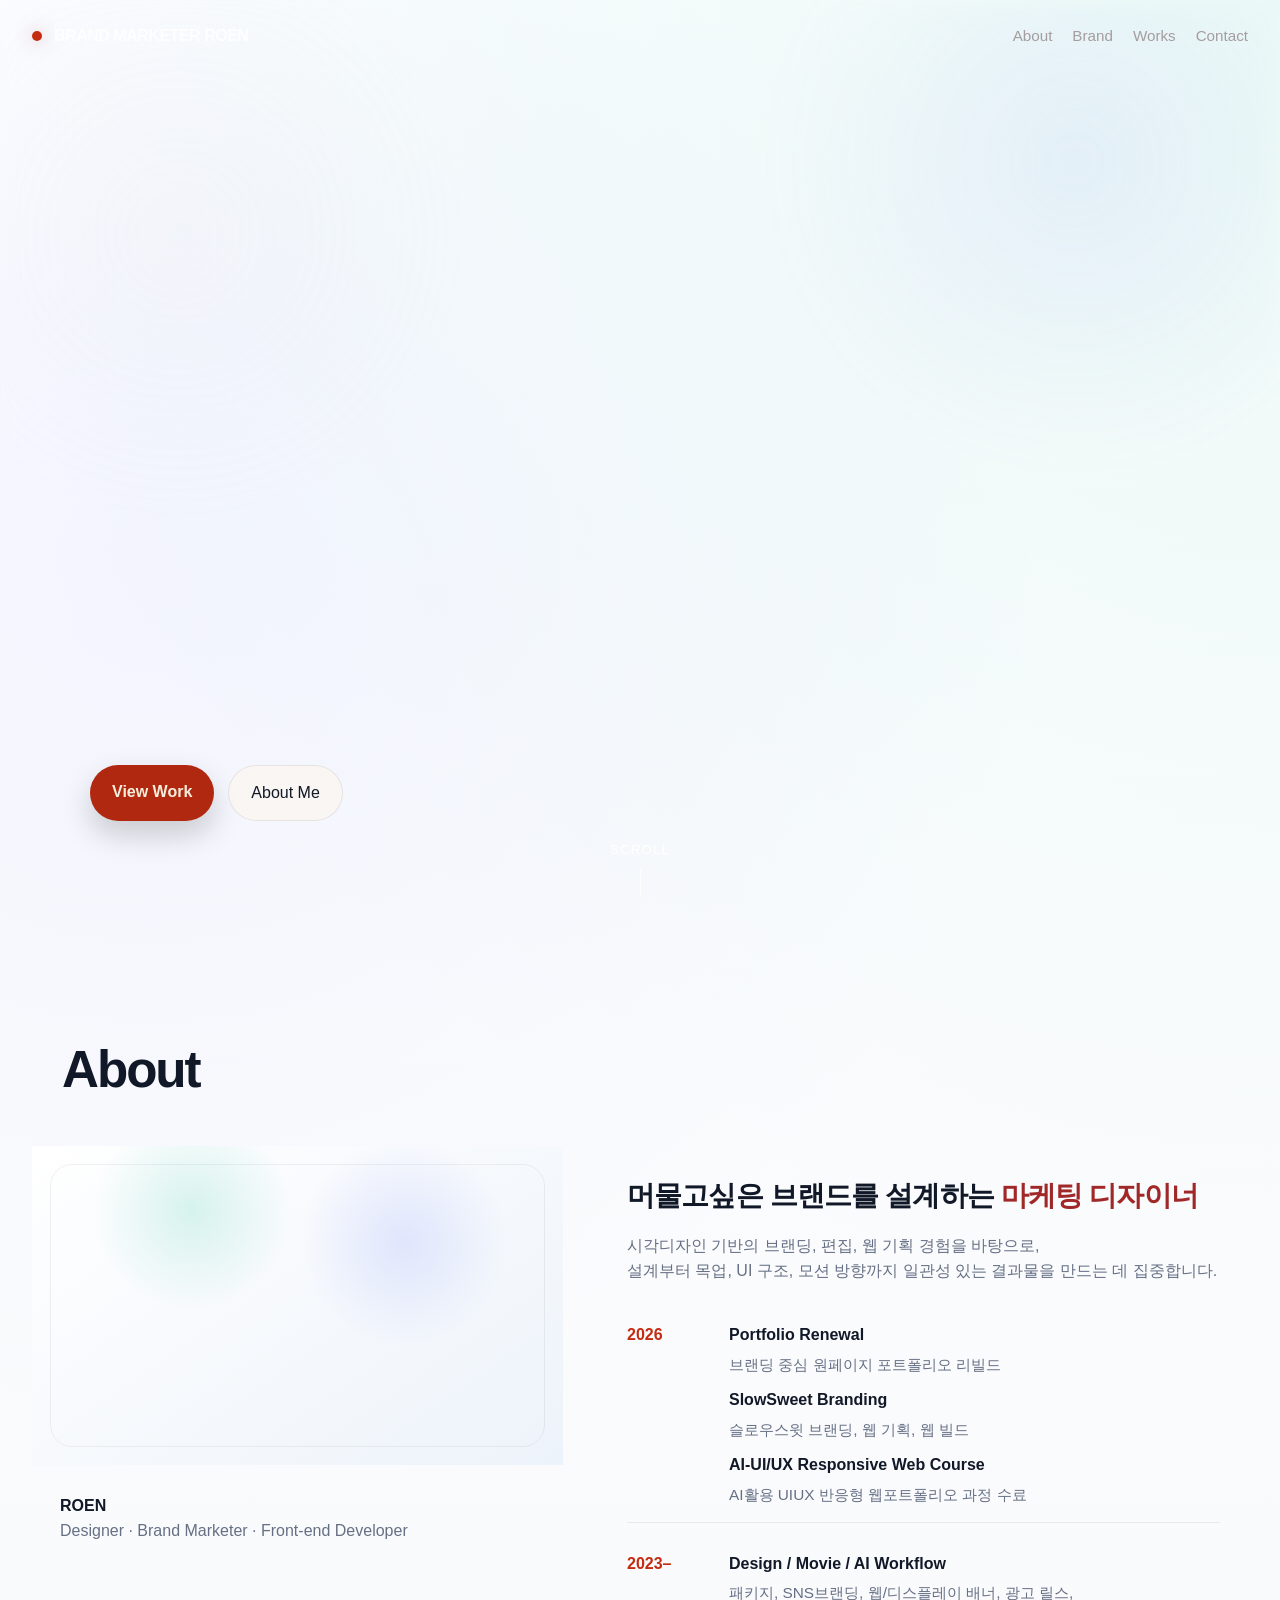
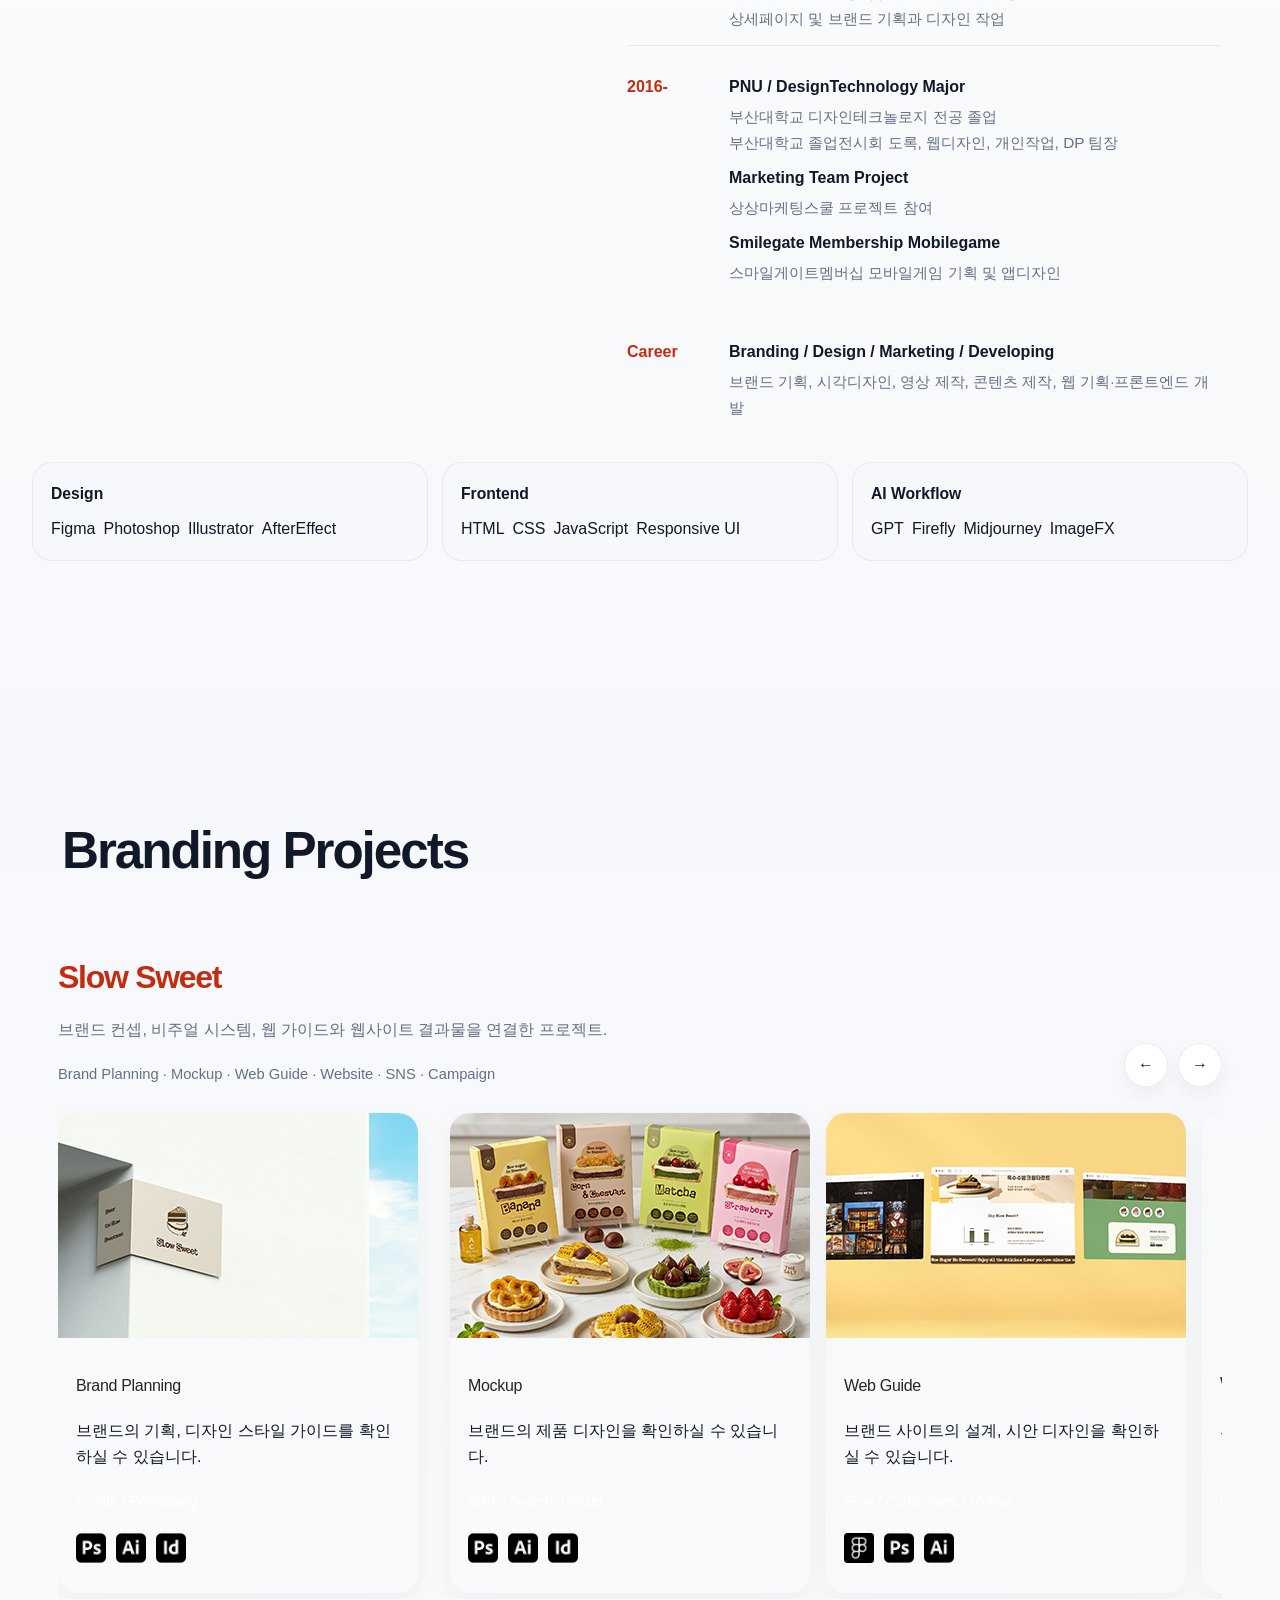
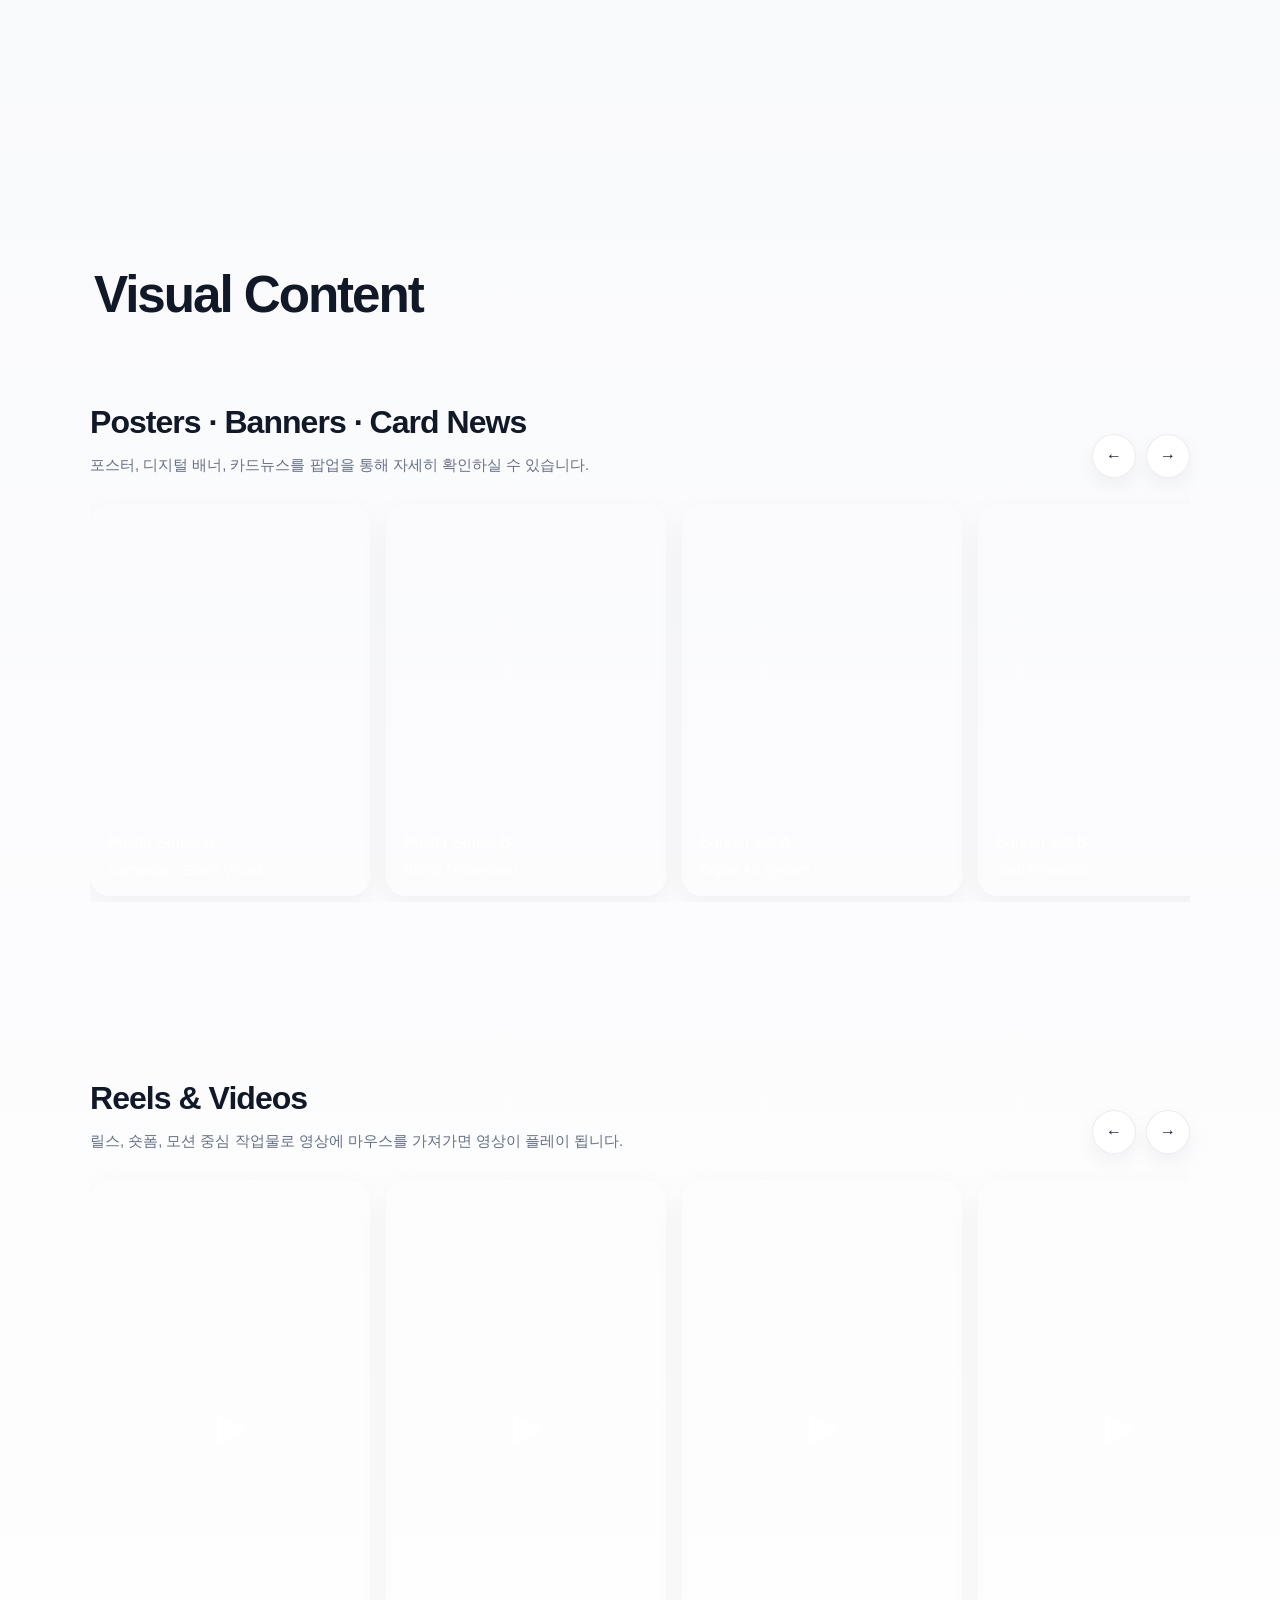
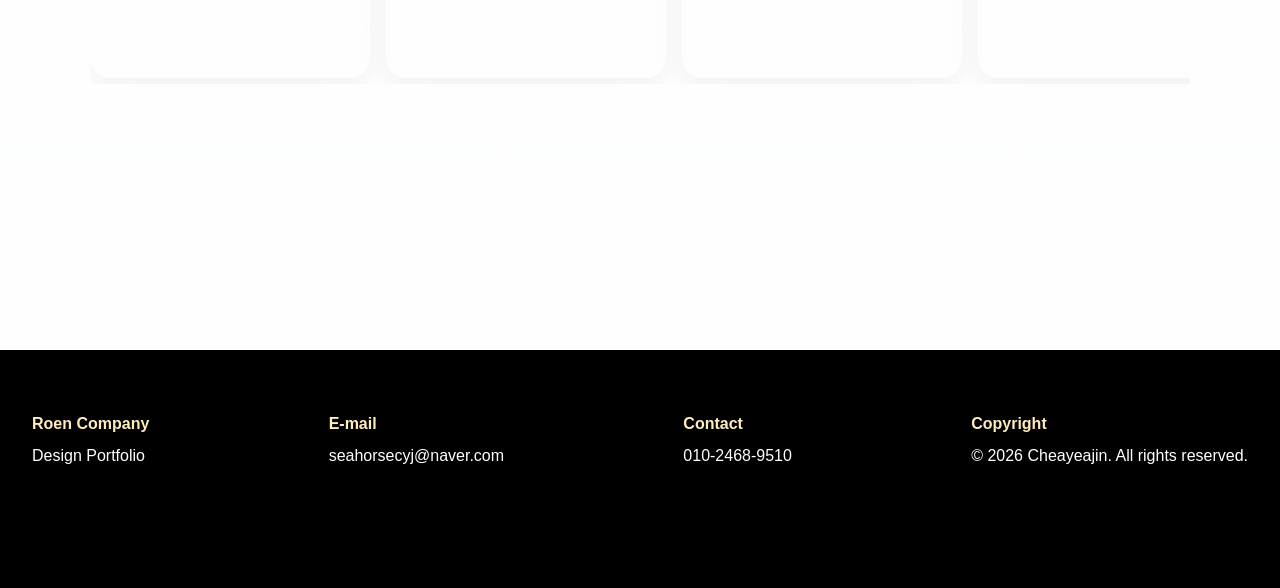
==== 템플릿1/☆portfolio_영상배너/index.html @ 14fb8965 "ver1111" ====
<!DOCTYPE html>
<html lang="ko">

<head>
  <meta charset="UTF-8" />
  <meta name="viewport" content="width=device-width, initial-scale=1.0" />
  <title>Portfolio</title>
  <link rel="shortcut icon" href="assets/img/favicon.svg" type="image/x-icon">
  <link rel="stylesheet" href="assets/css/style.css">


</head>

<body>
  <header class="site-header" id="siteHeader">
    <nav class="nav">
      <a href="#hero" class="brand">BRAND MARKETER ROEN</a>
      <div class="nav-links">
        <a href="#about">About</a>
        <a href="#branding">Brand</a>
        <a href="#works">Works</a>
        <a href="#contact">Contact</a>
      </div>
    </nav>
  </header>

  <main>
    <section class="hero" id="hero">
      <video class="hero-video" autoplay muted loop playsinline preload="metadata">
        <source src="assets/video/Main_movie1.mp4 " type="video/mp4" />
      </video>
      <div class="hero-inner">
        <div class="hero-actions">
          <a class="btn btn-primary" href="#branding">View Work</a>
          <a class="btn btn-secondary" href="#about">About Me</a>
        </div>
      </div>

      <div class="scroll-indicator">Scroll</div>
    </section>

    <section class="section" id="about">
      <div class="container">
        <div class="section-head reveal reveal-scale">
          <div>
            <!-- <span class="eyebrow">이력과 기능을 함께 보여주는 소개 섹션</span> -->
            <h2>About</h2>
          </div>
          <!-- <p>
            단순한 자기소개가 아니라, 경력·작업 방향·도구 역량을 동시에 보여줄 수 있도록 설계한 영역입니다.
          </p> -->
        </div>

        <div class="about-grid">
          <article class="card profile-card reveal reveal-left">
            <div class="profile-media" style="background:
                radial-gradient(circle at 30% 20%, rgba(50,199,161,0.18), transparent 22%),
                radial-gradient(circle at 70% 30%, rgba(123,140,255,0.18), transparent 24%),
                linear-gradient(145deg, #ffffff 0%, #edf3fa 100%);
                position: relative; overflow: hidden;">
              <div style="position:absolute; inset:18px; border:1px solid rgba(17,24,39,0.06); border-radius:22px;">
                <video class="thumb-video" autoplay loop muted playsinline preload="metadata">
                  <source src="assets/video/profile.mp4" type="video/mp4" />
                </video>
              </div>
            </div>
            <div class="profile-body">
              <strong>ROEN</strong><br />
              <span style="color: var(--text-muted);">Designer · Brand Marketer · Front-end Developer</span>
            </div>
          </article>

          <article class="card about-body reveal reveal-right">
            <h3>머물고싶은 브랜드를 설계하는 <span class="red"> 마케팅 디자이너</span></h3>
            <p>
              시각디자인 기반의 브랜딩, 편집, 웹 기획 경험을 바탕으로,<br>
              설계부터 목업, UI 구조, 모션 방향까지 일관성 있는 결과물을 만드는 데 집중합니다.
            </p>

            <div class="timeline">
              <div class="timeline-item">
                <div class="timeline-year">2026</div>
                <div class="timeline-role">
                  <strong>Portfolio Renewal</strong>
                  <span>브랜딩 중심 원페이지 포트폴리오 리빌드</span>
                  <div class="timeline-role1">
                    <strong>SlowSweet Branding</strong>
                    <span>슬로우스윗 브랜딩, 웹 기획, 웹 빌드</span>
                  </div>
                  <div class="timeline-role1">
                    <strong>AI-UI/UX Responsive Web Course</strong>
                    <span>AI활용 UIUX 반응형 웹포트폴리오 과정 수료</span>
                  </div>
                </div>

              </div>
              <div class="timeline-item">
                <div class="timeline-year">2023–</div>
                <div class="timeline-role">
                  <strong>Design / Movie / AI Workflow</strong>
                  <span>패키지, SNS브랜딩, 웹/디스플레이 배너, 광고 릴스,<br> 상세페이지 및 브랜드 기획과 디자인 작업</span>                  
                </div>
              </div>
              <div class="timeline-item">
                <div class="timeline-year">2016-</div>
                <div class="timeline-role">
                  <strong>PNU / DesignTechnology Major </strong>
                  <span>
                    부산대학교 디자인테크놀로지 전공 졸업<br>
                    부산대학교 졸업전시회 도록, 웹디자인, 개인작업, DP 팀장
                  </span>
                   <div class="timeline-role1">
                    <strong>Marketing Team Project</strong>
                    <span>상상마케팅스쿨 프로젝트 참여</span>
                  </div>
                   <div class="timeline-role1">
                    <strong>Smilegate Membership Mobilegame</strong>
                    <span>스마일게이트멤버십 모바일게임 기획 및 앱디자인</span>
                  </div>
                </div>
              </div>

            </div>
            <div class="timeline-item">
              <div class="timeline-year">Career</div>
              <div class="timeline-role">
                <strong>Branding / Design / Marketing / Developing</strong>
                <span>브랜드 기획, 시각디자인, 영상 제작, 콘텐츠 제작, 웹 기획·프론트엔드 개발 </span>
              </div>
            </div>
        </div>

        <div class="skills">
          <section class="skill-group">
            <h4>Design</h4>
            <div class="skill-tags">
              <span class="tag">Figma</span>
              <span class="tag">Photoshop</span>
              <span class="tag">Illustrator</span>
              <span class="tag">AfterEffect</span>
            </div>
          </section>
          <section class="skill-group">
            <h4>Frontend</h4>
            <div class="skill-tags">
              <span class="tag">HTML</span>
              <span class="tag">CSS</span>
              <span class="tag">JavaScript</span>
              <span class="tag">Responsive UI</span>
            </div>
          </section>
          <section class="skill-group">
            <h4>AI Workflow</h4>
            <div class="skill-tags">
              <span class="tag">GPT</span>
              <span class="tag">Firefly</span>
              <span class="tag">Midjourney</span>
              <span class="tag">ImageFX</span>
            </div>
          </section>
        </div>
        </article>
      </div>
      </div>
    </section>

    <section class="section" id="branding">
      <div class="container">
        <div class="section-head reveal reveal-scale">
          <div>
            <!-- <span class="eyebrow">브랜드별 한 줄 구성으로 세부 결과물을 미리 보기</span> -->
            <h2>Branding Projects</h2>
          </div>
          <!-- <p>
            각 브랜드마다 브랜드기획, 목업, 웹가이드, 웹사이트를 각각 별도 썸네일로 구성하고,
            한 줄 슬라이드 안에서 빠르게 훑어볼 수 있도록 재구성했습니다.
            <br>페이지 이동 후, 좀 더 자세한 작업 내용을 확인할 수 있습니다.
          </p> -->
        </div>

        <div class="brand-stack">
          <section class="card brand-row reveal reveal-scale">
            <div class="brand-info brand1_color">
              <!-- 브랜드별 색상  brand1_color-->

              <h3>Slow Sweet</h3>
              <p>
                브랜드 컨셉, 비주얼 시스템, 웹 가이드와 웹사이트 결과물을 연결한 프로젝트.
              </p>
              <!-- <div class="brand-meta">
                <span class="tag"><a href="#" target="_blank">Identity</a></span>
                <span class="tag"><a href="#" target="_blank">Design BX</a></span>
                <span class="tag"><a href="#" target="_blank">Web Guide</a></span>
                <span class="tag point-color"><a href="#" target="_blank">Web Site</a></span>
                <span class="tag"><a href="#" target="_blank">Video Guide</a></span>
                <span class="tag"><a href="#" target="_blank">App</a></span>
              </div> -->
            </div>

            <div>
              <div class="brand-slider-head">
                <span class="brand-slider-title">Brand Planning · Mockup · Web Guide · Website · SNS · Campaign</span>
                <div class="slider-controls">
                  <button class="slider-btn" type="button" data-slider-prev="brandTrack01">←</button>
                  <button class="slider-btn" type="button" data-slider-next="brandTrack01">→</button>
                </div>
              </div>
              <div class="brand-track slider-track" id="brandTrack01">
                <article class="thumb-card brand-thumb">
                  <a href="./brand_plan.html" target="_blank">
                    <img class="thumb-video" muted loop playsinline preload="metadata">
                    <img src="./assets/img/BrandPlanning.png" type="video/mp4" />
                    </img>

                    <!-- <a href="#" target="_blank">
                    <img src="assets/img/brand_thumbnail_sample.jpg" alt="brand">
                  </a> -->
                    <div class="thumb-overlay">
                      <strong>Brand Planning</strong>
                      <p class="thumb-explanation">브랜드의 기획, 디자인 스타일 가이드를 확인하실 수 있습니다.</p>
                      <span>Insight / Positioning</span>
                      <p class="skills-icon">
                        <img src="assets/img/photoshop.png" alt="icon">
                        <img src="assets/img/illustrator.png" alt="icon">
                        <img src="assets/img/indesign.png" alt="icon">
                      </p>
                    </div>
                </article>
                </a>
                <article class="thumb-card brand-thumb">
                  <!-- <video class="thumb-video" autoplay muted loop playsinline><source src="assets/brand-02-mockup.mp4" type="video/mp4" /></video> -->
                  <a href="./Mockup.html" target="_blank">
                    <img src="./assets/img/MOCKUP.png" alt="brand">
                    <div class="thumb-overlay">
                      <strong>Mockup</strong>
                      <p class="thumb-explanation">브랜드의 제품 디자인을 확인하실 수 있습니다.</p>
                      <span>Visual System / Asset</span>
                      <p class="skills-icon">
                        <img src="assets/img/photoshop.png" alt="icon">
                        <img src="assets/img/illustrator.png" alt="icon">
                        <img src="assets/img/indesign.png" alt="icon">
                      </p>
                    </div>
                  </a>
                </article>

                <article class="thumb-card brand-thumb">
                  <a href="./WebGuide.html" target="_blank">
                    <img src="./assets/img/WebGuide.png" alt="brand">
                    <div class="thumb-overlay">
                      <strong>Web Guide</strong>
                      <p class="thumb-explanation">브랜드 사이트의 설계, 시안 디자인을 확인하실 수 있습니다.</p>
                      <span>Flow / Component / Motion</span>
                      <p class="skills-icon">
                        <img src="assets/img/figma.png" alt="icon">
                        <img src="assets/img/photoshop.png" alt="icon">
                        <img src="assets/img/illustrator.png" alt="icon">
                      </p>
                    </div>
                  </a>
                </article>

                <article class="thumb-card brand-thumb">
                  <!-- <video class="thumb-video" autoplay muted loop playsinline><source src="assets/brand-02-site.mp4" type="video/mp4" /></video> -->
                  <a href="https://designs-1.github.io/SlowSweet/" target="_blank">
                    <video class="Website-video" autoplay muted loop playsinline preload="metadata">
                      <source src="assets/video/Website.mp4" />
                    </video>
                    <div class="thumb-overlay">
                      <strong>Website</strong>
                      <p class="thumb-explanation">브랜드 웹사이트를 확인하실 수 있습니다.</p>
                      <span>Live Result / Motion UI</span>
                      <p class="skills-icon">
                        <img src="assets/img/html_icon.png" alt="icon">
                        <img src="assets/img/vs_code.png" alt="icon">
                      </p>
                    </div>
                    <div class="thumb-overlay"><strong></strong><span></span></div>
                  </a>
                </article>

                <article class="thumb-card brand-thumb">
                  <a href="./Editorial.html" target="_blank">
                    <img src="./assets/img/Editorial.png" alt="brand">
                    <div class="thumb-overlay">
                      <strong>Editorial</strong>
                      <p class="thumb-explanation">브랜드를 확인하실 수 있습니다.</p>
                      <span>Layout / Print / Digital</span>
                      <p class="skills-icon">
                        <img src="assets/img/html_icon.png" alt="icon">
                        <img src="assets/img/vs_code.png" alt="icon">
                      </p>
                    </div>
                  </a>
                </article>

                <article class="thumb-card brand-thumb">
                  <!-- <video class="thumb-video" autoplay muted loop playsinline><source src="assets/brand-02-display.mp4" type="video/mp4" /></video> -->
                  <a href="./Display.html" target="_blank">
                    <img src="./assets/img/Display.png" alt="brand">
                    <div class="thumb-overlay">
                      <strong>Display</strong>
                      <p class="thumb-explanation">브랜드 샵 이미지를 확인하실 수 있씁니다.</p>
                      <span>Banner / Campaign / Motion</span>
                      <p class="skills-icon">
                        <img src="assets/img/html_icon.png" alt="icon">
                        <img src="assets/img/vs_code.png" alt="icon">
                      </p>
                    </div>
                  </a>
                </article>
              </div>
            </div>
          </section>

          <!--2번 프로젝트 추가시 여기에 추가(1번 section태그 싹다 복사해서 붙여
         )-->

          <section class="section" id="works">
            <div class="container">
              <div class="section-head reveal reveal-scale">
                <div>
                  <!-- <span class="eyebrow">포스터, 배너, 카드뉴스, 릴스·영상 작업을 구성/span> -->
                  <h2>Visual Content</h2>
                </div>
                <!-- <p>
            정지형 비주얼 작업은 한 줄 안에서 함께 보여주고, 영상 작업은 별도 행으로 분리해 흐름이 자연스럽도록 정리했습니다.
          </p> -->
              </div>

              <div class="works-stack">
                <section class="card work-row reveal reveal-scale">
                  <div class="work-row-head">
                    <div>
                      <h3>Posters · Banners · Card News</h3>
                      <p>포스터, 디지털 배너, 카드뉴스를 팝업을 통해 자세히 확인하실 수 있습니다.</p>
                    </div>
                    <div class="slider-controls">
                      <button class="slider-btn" type="button" data-slider-prev="visualTrack">←</button>
                      <button class="slider-btn" type="button" data-slider-next="visualTrack">→</button>
                    </div>
                  </div>
                  <div class="thumb-track slider-track" id="visualTrack">
                    <!-- poster / banner / cardnews / reels 모달 전용 큰 이미지는 data-modal-media="assets/img/원하는파일.jpg" 로 직접 지정 -->
                    <!-- 카드별 모달 비율은 data-modal-ratio="가로 / 세로" 형식으로 지정: 예) 1200 / 628, 1 / 1, 9 / 16, 1080 / 1350 -->
                    <article class="poster-thumb thumb-card modal-card" data-modal-type="poster"
                      data-modal-label="Poster Project" data-modal-title="Poster Series A"
                      data-modal-description="이벤트 홍보용 포스터 시리즈입니다. 타이포그래피와 무드 중심의 키비주얼 작업입니다."
                      data-modal-role="Poster Design" data-modal-tools="Photoshop, Illustrator"
                      data-modal-summary="전시/행사 성격의 키비주얼 포스터 시리즈입니다. 메인 타이포와 무드 중심 그래픽으로 메시지를 압축해 전달합니다."
                      data-modal-meta1-label="Format" data-modal-meta1-value="A2 Poster / Digital Adaptation"
                      data-modal-meta2-label="Client" data-modal-meta2-value="Brand Campaign"
                      data-modal-meta3-label="Year" data-modal-meta3-value="2026" data-modal-meta4-label="Concept"
                      data-modal-meta4-value="Bold Type / Minimal Mood"
                      data-modal-tags="Typography, Campaign, Key Visual" data-modal-note-title="Editable Note"
                      data-modal-note="이 영역은 포스터 전용 메모 박스입니다. 전시 개요, 인쇄 사양, 제작 포인트 등으로 자유롭게 수정하면 됩니다."
                      data-modal-video="Poster motion teaser area" data-modal-link="https://example.com"
                      data-modal-media="assets/img/poster_thumbnail_sample.jpg" data-modal-ratio="3 / 4">
                      <video class="thumb-video" muted loop playsinline preload="metadata">
                        <source src="assets/video/poster.mp4" type="video/mp4" />
                      </video>
                      <div class="thumb-overlay"><strong>Poster Series A</strong><span>Campaign / Event Visual</span>
                      </div>
                    </article>

                    <article class="poster-thumb thumb-card modal-card" data-modal-type="poster"
                      data-modal-label="Poster" data-modal-title="Poster Series B"
                      data-modal-description="브랜드 포스터 시리즈입니다." data-modal-role="Poster Design"
                      data-modal-tools="Photoshop" data-modal-summary="브랜드 무드를 중심으로 전개한 포스터 시리즈입니다."
                      data-modal-meta1-label="Format" data-modal-meta1-value="B1 / SNS Poster"
                      data-modal-meta2-label="Client" data-modal-meta2-value="Brand Promotion"
                      data-modal-meta3-label="Year" data-modal-meta3-value="2026" data-modal-meta4-label="Concept"
                      data-modal-meta4-value="Graphic Mood" data-modal-tags="Poster, Branding"
                      data-modal-note-title="Editable Note" data-modal-note="포스터 프로젝트 설명을 여기서 직접 바꿀 수 있습니다."
                      data-modal-video="Poster preview" data-modal-link="https://example.com"
                      data-modal-media="assets/img/poster_thumbnail_sample.jpg" data-modal-ratio="5 / 7">
                      <video class="thumb-video" muted loop playsinline preload="metadata">
                        <source src="assets/video/poster.mp4" type="video/mp4" />
                      </video>
                      <div class="thumb-overlay"><strong>Poster Series B</strong><span>Brand / Promotion</span></div>
                    </article>

                    <article class="ad-thumb thumb-card modal-card" data-modal-type="banner"
                      data-modal-label="Banner Project" data-modal-title="Banner Set A"
                      data-modal-description="디지털 배너 광고 세트입니다." data-modal-role="Banner Design"
                      data-modal-tools="Photoshop, Figma" data-modal-summary="퍼포먼스 배너와 SNS용 변형 소재를 함께 설계한 배너 세트입니다."
                      data-modal-meta1-label="Platform" data-modal-meta1-value="Meta / Web / App"
                      data-modal-meta2-label="Campaign" data-modal-meta2-value="Seasonal Promotion"
                      data-modal-meta3-label="Size" data-modal-meta3-value="1080x1080 / 1200x628"
                      data-modal-meta4-label="Placement" data-modal-meta4-value="Feed / Display / Landing"
                      data-modal-tags="Banner, Performance, SNS" data-modal-note-title="Editable Note"
                      data-modal-note="배너는 플랫폼, 사이즈, CTA 방향 등을 이 박스에서 자유롭게 수정하면 됩니다."
                      data-modal-video="Banner motion preview" data-modal-link="https://example.com"
                      data-modal-media="assets/img/banner_sample.jpeg" data-modal-ratio="1200 / 628">
                      <video class="thumb-video" muted loop playsinline preload="metadata">
                        <source src="assets/video/ad_sample_01.mp4" type="video/mp4" />
                      </video>
                      <div class="thumb-overlay"><strong>Banner Set A</strong><span>Digital Ad System</span></div>
                    </article>

                    <article class="ad-thumb thumb-card modal-card" data-modal-type="banner" data-modal-label="Banner"
                      data-modal-title="Banner Set B" data-modal-description="프로모션 웹 배너 세트입니다."
                      data-modal-role="Banner Design" data-modal-tools="Photoshop"
                      data-modal-summary="웹 프로모션 메인/서브 배너 세트입니다." data-modal-meta1-label="Platform"
                      data-modal-meta1-value="Website" data-modal-meta2-label="Campaign"
                      data-modal-meta2-value="Promotion" data-modal-meta3-label="Size"
                      data-modal-meta3-value="PC / Mobile Responsive" data-modal-meta4-label="Placement"
                      data-modal-meta4-value="Hero / Mid Banner" data-modal-tags="Banner, Web"
                      data-modal-note-title="Editable Note" data-modal-note="배너 프로젝트 설명을 이 텍스트로 바꾸면 됩니다."
                      data-modal-video="Banner motion preview" data-modal-link="https://example.com"
                      data-modal-media="assets/img/banner_sample.jpeg">
                      <video class="thumb-video" muted loop playsinline preload="metadata">
                        <source src="assets/video/ad_sample_01.mp4" type="video/mp4" />
                      </video>
                      <div class="thumb-overlay"><strong>Banner Set B</strong><span>Web Promotion</span></div>
                    </article>

                    <article class="cardnews-thumb thumb-card modal-card" data-modal-type="cardnews"
                      data-modal-label="Card News Project" data-modal-title="Card News Series A"
                      data-modal-description="브랜드 메시지를 카드뉴스 형식으로 재구성한 시리즈입니다. 모달에서 여러 장의 카드뉴스를 순서대로 확인할 수 있습니다."
                      data-modal-role="Card News Design" data-modal-tools="Photoshop, Illustrator"
                      data-modal-summary="인스타그램 캐러셀 형식의 카드뉴스입니다. 첫 장에서 주제를 제시하고 뒤로 갈수록 정보 흐름이 이어지도록 구성했습니다."
                      data-modal-meta1-label="Topic" data-modal-meta1-value="Brand Story" data-modal-meta2-label="Pages"
                      data-modal-meta2-value="7 Pages" data-modal-meta3-label="Flow"
                      data-modal-meta3-value="Cover → Info → CTA" data-modal-meta4-label="Style"
                      data-modal-meta4-value="Editorial Carousel" data-modal-tags="Card News, Carousel, Storytelling"
                      data-modal-note-title="Editable Note"
                      data-modal-note="카드뉴스는 페이지 흐름, 표지 방향, 정보 구성 방식 등을 이 박스에서 자유롭게 수정할 수 있습니다."
                      data-modal-video="Card news preview" data-modal-link="https://example.com"
                      data-modal-images="assets/img/CardNews1.png|assets/img/CardNews2.png|assets/img/CardNews3.png|assets/img/CardNews4.png|assets/img/CardNews5.png|assets/img/CardNews6.png|assets/img/CardNews7.png"
                      data-modal-ratio="4 / 5">
                      <div class="thumb-image">
                        <img src="assets/img/CardNews1.png" alt="card news">
                      </div>
                      <div class="thumb-overlay"><strong>Card News Series A</strong><span>Brand Story / Slide
                          Deck</span>
                      </div>
                    </article>

                    <article class="cardnews-thumb thumb-card modal-card" data-modal-type="cardnews"
                      data-modal-label="Card News" data-modal-title="Card News Series B"
                      data-modal-description="프로모션 콘텐츠를 정보형 카드뉴스로 정리한 작업입니다." data-modal-role="Card News Design"
                      data-modal-tools="Photoshop, Figma" data-modal-summary="정보 전달 중심의 프로모션 카드뉴스입니다."
                      data-modal-meta1-label="Topic" data-modal-meta1-value="Promotion" data-modal-meta2-label="Pages"
                      data-modal-meta2-value="7 Pages" data-modal-meta3-label="Flow"
                      data-modal-meta3-value="Intro → Detail → CTA" data-modal-meta4-label="Style"
                      data-modal-meta4-value="Clean Info Layout" data-modal-tags="Promotion, Information"
                      data-modal-note-title="Editable Note" data-modal-note="카드뉴스 프로젝트용 자유 메모 영역입니다."
                      data-modal-video="Card news preview" data-modal-link="https://example.com"
                      data-modal-images="assets/img/CardNews1.png|assets/img/CardNews2.png|assets/img/CardNews3.png|assets/img/CardNews4.png|assets/img/CardNews5.png|assets/img/CardNews6.png|assets/img/CardNews7.png">
                      <div class="thumb-image">
                        <img src="assets/img/CardNews1.png" alt="card news">
                      </div>
                      <div class="thumb-overlay"><strong>Card News Series B</strong><span>Promotion / Information</span>
                      </div>
                    </article>





                  </div>
                </section>

                <section class="card work-row reveal reveal-scale">
                  <div class="work-row-head">
                    <div>
                      <h3>Reels & Videos</h3>
                      <p>릴스, 숏폼, 모션 중심 작업물로 영상에 마우스를 가져가면 영상이 플레이 됩니다.</p>
                    </div>
                    <div class="slider-controls">
                      <button class="slider-btn" type="button" data-slider-prev="videoTrack">←</button>
                      <button class="slider-btn" type="button" data-slider-next="videoTrack">→</button>
                    </div>
                  </div>
                  <div class="thumb-track slider-track" id="videoTrack">
                    <article class="reels-thumb thumb-card modal-card" data-modal-type="reels"
                      data-modal-title="Reel Project A"
                      data-modal-description="숏폼 중심의 브랜드 릴스 프로젝트입니다. 모션 리듬과 메시지 전달을 고려해 구성했습니다."
                      data-modal-role="Motion Design / Reel Editing" data-modal-tools="Premiere Pro, After Effects"
                      data-modal-meta1-label="Format" data-modal-meta1-value="9:16 Vertical"
                      data-modal-meta2-label="Duration" data-modal-meta2-value="15 sec"
                      data-modal-tags="Reels, Short-form, Motion" data-modal-note-title="Editable Note"
                      data-modal-note="릴스 전용 모달 템플릿입니다. 영상 콘셉트, 후킹 포인트, 자막 구성 등을 자유롭게 수정하세요."
                      data-modal-link="https://example.com" data-modal-media="assets/video/Reels_sample_01.mp4"
                      data-modal-ratio="9 / 16">
                      <video class="thumb-video" muted loop playsinline preload="metadata">
                        <source src="assets/video/Reels_sample_01.mp4" type="video/mp4" />
                      </video>
                      <div class="thumb-play-button" aria-hidden="true">
                        <span class="thumb-play-icon"></span>
                      </div>
                      <div class="thumb-overlay">
                        <strong>Reel Project A</strong>
                        <span>Short-form Motion</span>
                      </div>
                    </article>

                    <article class="reels-thumb thumb-card modal-card" data-modal-type="reels"
                      data-modal-title="Reel Project B" data-modal-description="캠페인 메시지를 짧은 영상으로 압축한 릴스 작업입니다."
                      data-modal-role="Campaign Motion" data-modal-tools="Premiere Pro" data-modal-meta1-label="Format"
                      data-modal-meta1-value="9:16 Vertical" data-modal-meta2-label="Duration"
                      data-modal-meta2-value="12 sec" data-modal-tags="Campaign, Reels"
                      data-modal-note-title="Editable Note" data-modal-note="릴스 B 설명을 이 영역에서 직접 수정할 수 있습니다."
                      data-modal-link="https://example.com" data-modal-media="assets/video/Reels_sample_01.mp4">
                      <video class="thumb-video" muted loop playsinline preload="metadata">
                        <source src="assets/video/Reels_sample_01.mp4" type="video/mp4" />
                      </video>
                      <div class="thumb-play-button" aria-hidden="true">
                        <span class="thumb-play-icon"></span>
                      </div>
                      <div class="thumb-overlay">
                        <strong>Reel Project B</strong>
                        <span>Campaign Motion</span>
                      </div>
                    </article>

                    <article class="reels-thumb thumb-card modal-card" data-modal-type="reels"
                      data-modal-title="Reel Project C" data-modal-description="브랜드 무드를 강조한 숏폼 영상입니다."
                      data-modal-role="Brand Motion" data-modal-tools="Premiere Pro" data-modal-meta1-label="Format"
                      data-modal-meta1-value="9:16 Vertical" data-modal-meta2-label="Duration"
                      data-modal-meta2-value="10 sec" data-modal-tags="Brand Reel, Motion"
                      data-modal-note-title="Editable Note" data-modal-note="브랜드 릴스 C에 대한 메모를 자유롭게 기입하세요."
                      data-modal-link="https://example.com" data-modal-media="assets/video/Reels_sample_01.mp4">
                      <video class="thumb-video" muted loop playsinline preload="metadata">
                        <source src="assets/video/Reels_sample_01.mp4" type="video/mp4" />
                      </video>
                      <div class="thumb-play-button" aria-hidden="true">
                        <span class="thumb-play-icon"></span>
                      </div>
                      <div class="thumb-overlay">
                        <strong>Reel Project C</strong>
                        <span>Brand Reel</span>
                      </div>
                    </article>

                    <article class="reels-thumb thumb-card modal-card" data-modal-type="reels"
                      data-modal-title="Reel Project D" data-modal-description="광고성 메시지를 중심으로 한 모션 릴스입니다."
                      data-modal-role="Ad Motion" data-modal-tools="Premiere Pro" data-modal-meta1-label="Format"
                      data-modal-meta1-value="9:16 Vertical" data-modal-meta2-label="Duration"
                      data-modal-meta2-value="20 sec" data-modal-tags="Ad Motion, Short-form"
                      data-modal-note-title="Editable Note" data-modal-note="광고 릴스 D 설명을 수정하세요."
                      data-modal-link="https://example.com" data-modal-media="assets/video/Reels_sample_01.mp4">
                      <video class="thumb-video" muted loop playsinline preload="metadata">
                        <source src="assets/video/Reels_sample_01.mp4" type="video/mp4" />
                      </video>
                      <div class="thumb-play-button" aria-hidden="true">
                        <span class="thumb-play-icon"></span>
                      </div>
                      <div class="thumb-overlay">
                        <strong>Reel Project D</strong>
                        <span>Ad Motion</span>
                      </div>
                    </article>

                    <article class="reels-thumb thumb-card modal-card" data-modal-type="reels"
                      data-modal-title="Reel Project E" data-modal-description="브랜드 인트로 성격의 영상 작업입니다."
                      data-modal-role="Intro Motion" data-modal-tools="Premiere Pro" data-modal-meta1-label="Format"
                      data-modal-meta1-value="9:16 Vertical" data-modal-meta2-label="Duration"
                      data-modal-meta2-value="08 sec" data-modal-tags="Intro, Reels"
                      data-modal-note-title="Editable Note" data-modal-note="인트로 릴스 E에 대한 설명입니다."
                      data-modal-link="https://example.com" data-modal-media="assets/video/Reels_sample_01.mp4">
                      <video class="thumb-video" muted loop playsinline preload="metadata">
                        <source src="assets/video/Reels_sample_01.mp4" type="video/mp4" />
                      </video>
                      <div class="thumb-play-button" aria-hidden="true">
                        <span class="thumb-play-icon"></span>
                      </div>
                      <div class="thumb-overlay">
                        <strong>Reel Project E</strong>
                        <span>Brand Intro</span>
                      </div>
                    </article>

                    <article class="reels-thumb thumb-card modal-card" data-modal-type="reels"
                      data-modal-title="Reel Project F" data-modal-description="브랜드 인트로 영상 확장 버전입니다."
                      data-modal-role="Motion Design" data-modal-tools="Premiere Pro" data-modal-meta1-label="Format"
                      data-modal-meta1-value="9:16 Vertical" data-modal-meta2-label="Duration"
                      data-modal-meta2-value="18 sec" data-modal-tags="Brand Intro, Reel"
                      data-modal-note-title="Editable Note" data-modal-note="릴스 F 전용 설명 영역입니다."
                      data-modal-link="https://example.com" data-modal-media="assets/video/Reels_sample_01.mp4">
                      <video class="thumb-video" muted loop playsinline preload="metadata">
                        <source src="assets/video/Reels_sample_01.mp4" type="video/mp4" />
                      </video>
                      <div class="thumb-play-button" aria-hidden="true">
                        <span class="thumb-play-icon"></span>
                      </div>
                      <div class="thumb-overlay">
                        <strong>Reel Project F</strong>
                        <span>Brand Intro</span>
                      </div>
                    </article>
                    <!-- <article class="reels-thumb thumb-card modal-card" data-modal-title="Reel Project F"
                data-modal-description="브랜드 인트로 영상입니다." data-modal-role="Motion Design / Short-form"
                data-modal-tools="Premiere Pro, AI Video" data-modal-video="Reel preview area"
                data-modal-link="https://example.com">
                <video class="thumb-video" muted loop playsinline preload="metadata">
                  <source src="assets/video/Reels_sample_01.mp4" type="video/mp4" />
                </video>
                <div class="thumb-play-button" aria-hidden="true">
                  <span class="thumb-play-icon"></span>
                </div>
                <div class="thumb-overlay">
                  <strong>Reel Project F</strong>
                  <span>Brand Intro</span>
                </div>
              </article> -->
                  </div>
                </section>
              </div>
            </div>
          </section>
  </main>

  <footer class="site-footer" id="contact">
    <div class="footer-grid">
      <div><strong>Roen Company</strong><span> Design Portfolio</span></div>
      <div><strong>E-mail</strong><a href="seahorsecyj@naver.com"> seahorsecyj@naver.com</a></div>
      <div><strong>Contact</strong><span> 010-2468-9510</span></div>
      <div><strong>Copyright</strong><span>© 2026 Cheayeajin. All rights reserved.</span></div>
    </div>
  </footer>


  <div class="modal" id="portfolioModal" aria-hidden="true" role="dialog" aria-modal="true">
    <div class="modal-dialog">
      <button class="modal-close" type="button" aria-label="닫기">✕</button>
      <div class="modal-content">
        <div class="modal-gallery">
          <div class="modal-hero-wrap">
            <button class="modal-nav modal-nav-prev" id="modalPrev" type="button" aria-label="이전 이미지">←</button>
            <div class="modal-hero-media" id="modalHeroMedia">Main Preview</div>
            <button class="modal-nav modal-nav-next" id="modalNext" type="button" aria-label="다음 이미지">→</button>
            <div class="modal-page-indicator" id="modalPageIndicator">1 / 1</div>
          </div>
          <div class="modal-thumbs" id="modalThumbs">
            <div class="modal-thumb">Mockup 01</div>
            <div class="modal-thumb">Mockup 02</div>
            <div class="modal-thumb">Wireframe</div>
          </div>
        </div>

        <div class="modal-body" id="modalDynamicBody"></div>
      </div>
    </div>
  </div>

  <!-- ===== Modal layout templates: poster / banner / cardnews / reels 를 각각 직접 수정하세요 ===== -->
  <template id="modalTemplatePoster">
    <span class="modal-type-badge" data-field="badgeLabel">Poster Project</span>
    <div class="modal-summary-card">
      <strong data-field="title">Project Title</strong>
      <p data-field="description">Project description</p>
    </div>
    <div class="modal-meta-grid">
      <div class="modal-meta-card">
        <strong>Role</strong>
        <span data-field="role">Poster Design</span>
      </div>
      <div class="modal-meta-card">
        <strong>Tools</strong>
        <span data-field="tools">Photoshop, Illustrator</span>
      </div>

      <div>
        <strong style="display:block; margin-bottom:10px;">Keywords</strong>
        <div class="modal-tag-list" data-list="tags"></div>
      </div>


    </div>
  </template>

  <template id="modalTemplateBanner">
    <span class="modal-type-badge" data-field="badgeLabel">Banner Project</span>
    <div class="modal-summary-card">
      <strong data-field="title">Project Title</strong>
      <p data-field="description">Project description</p>
    </div>
    <div class="modal-meta-grid">
      <div class="modal-meta-card">
        <strong>Role</strong>
        <span data-field="role">Banner Design</span>
      </div>
      <div class="modal-meta-card">
        <strong>Tools</strong>
        <span data-field="tools">Photoshop, Figma</span>
      </div>

    </div>

    <div>
      <strong style="display:block; margin-bottom:10px;">Keywords</strong>
      <div class="modal-tag-list" data-list="tags"></div>
    </div>

  </template>

  <template id="modalTemplateCardnews">
    <span class="modal-type-badge" data-field="badgeLabel">Card News Project</span>
    <div class="modal-summary-card">
      <strong data-field="title">Project Title</strong>
      <p data-field="description">Project description</p>
    </div>

    <div class="modal-meta-card">
      <strong>Tools</strong>
      <span data-field="tools">Photoshop, Figma</span>
    </div>

    </div>

    <div>
      <strong style="display:block; margin-bottom:10px;">Keywords</strong>
      <div class="modal-tag-list" data-list="tags"></div>
    </div>

    <div class="modal-actions">
      <!-- <a class="modal-link" id="modalLink" href="#" target="_blank" rel="noreferrer noopener">Visit Website</a> -->
      <a class="modal-action-link" id="modalSubLink" href="#" target="_blank" rel="noreferrer noopener">View
        Campaign</a>
    </div>
  </template>

  <template id="modalTemplateReels">
    <span class="modal-type-badge" data-field="badgeLabel">Reels · Video Project</span>
    <div class="modal-summary-card">
      <strong data-field="title">Project Title</strong>
      <p data-field="description">Project description</p>
    </div>
    <div class="modal-meta-grid">
      <div class="modal-meta-card">
        <strong>Role</strong>
        <span data-field="role">Motion Design</span>
      </div>
      <div class="modal-meta-card">
        <strong>Tools</strong>
        <span data-field="tools">Premiere Pro, After Effects</span>
      </div>
      <div class="modal-meta-card">
        <strong data-field="meta1Label">Format</strong>
        <span data-field="meta1Value">9:16 Reel</span>
      </div>
      <div class="modal-meta-card">
        <strong data-field="meta2Label">Duration</strong>
        <span data-field="meta2Value">15s</span>
      </div>
    </div>
    <div>
      <strong style="display:block; margin-bottom:10px;">Keywords</strong>
      <div class="modal-tag-list" data-list="tags"></div>
    </div>
    <div class="modal-note-box">
      <strong data-field="noteTitle">Editable Note</strong>
      <p data-field="note">릴스/영상 프로젝트에 대한 설명, 연출 포인트, 업로드 채널 등을 자유롭게 수정하세요.</p>
    </div>
    <div class="modal-actions">
      <a class="modal-link" id="modalLink" href="#" target="_blank" rel="noreferrer noopener">View Project</a>
      <a class="modal-action-link" id="modalSubLink" href="#" target="_blank" rel="noreferrer noopener">Open Channel</a>
    </div>
  </template>

  <template id="modalTemplateDefault">
    <span class="modal-type-badge" data-field="badgeLabel">Project Detail</span>
    <div class="modal-summary-card">
      <strong data-field="title">Project Title</strong>
      <p data-field="description">Project description</p>
    </div>
    <div class="modal-meta-grid">
      <div class="modal-meta-card">
        <strong>Role</strong>
        <span data-field="role">Role information</span>
      </div>
      <div class="modal-meta-card">
        <strong>Tools</strong>
        <span data-field="tools">Tool information</span>
      </div>
      <div class="modal-meta-card">
        <strong data-field="meta1Label">Info 01</strong>
        <span data-field="meta1Value">Value 01</span>
      </div>
      <div class="modal-meta-card">
        <strong data-field="meta2Label">Info 02</strong>
        <span data-field="meta2Value">Value 02</span>
      </div>
    </div>
    <div class="modal-note-box">
      <strong>Summary</strong>
      <p data-field="summary">Summary text</p>
    </div>
    <div>
      <strong style="display:block; margin-bottom:10px;">Keywords</strong>
      <div class="modal-tag-list" data-list="tags"></div>
    </div>
    <div class="modal-note-box">
      <strong data-field="noteTitle">Editable Note</strong>
      <p data-field="note">Write any note here.</p>
    </div>
    <div class="modal-actions">
      <a class="modal-link" id="modalLink" href="#" target="_blank" rel="noreferrer noopener">Visit Website</a>
      <a class="modal-action-link" id="modalSubLink" href="#" target="_blank" rel="noreferrer noopener">View Detail</a>
    </div>
  </template>

  <script src="assets/js/script.js"></script>


</body>

</html>
---- 템플릿1/☆portfolio_영상배너/assets/css/style.css ----
:root {
  --bg: #f7f8fb;
  --bg-soft: #ffffff;
  --surface: rgba(255, 255, 255, 0.82);
  --surface-strong: rgba(255, 255, 255, 0.96);
  --text: #111827;
  --text-muted: #667085;
  --line: rgba(17, 24, 39, 0.09);
  --accent: #c42b10;
  --accent-2: #c42b10;
  --shadow: 0 18px 50px rgba(15, 23, 42, 0.08);
  --radius-lg: 28px;
  --radius-md: 20px;
  --radius-sm: 14px;
  --container: min(1600px, calc(100% - 64px));
  --transition: 320ms cubic-bezier(.2, .8, .2, 1);
  --nav-h: 84px;
}

* {
  box-sizing: border-box;
}

html {
  scroll-behavior: auto;
}

body {
  margin: 0;
  font-family: -apple-system, BlinkMacSystemFont, "Segoe UI", Roboto, "Noto Sans KR", sans-serif;
  background:
    radial-gradient(circle at top right, rgba(50, 199, 161, 0.09), transparent 24%),
    radial-gradient(circle at 12% 10%, rgba(123, 140, 255, 0.08), transparent 18%),
    linear-gradient(180deg, #ffffff 0%, #f7f8fb 44%, #ffffff 100%);
  color: var(--text);
  line-height: 1.6;
  overflow-x: hidden;
}

img,
video {
  display: block;
  max-width: 100%;
}

a {
  color: inherit;
  text-decoration: none;
}

button {
  font: inherit;
}

.container {
  width: var(--container);
  margin: 0 auto;
}

.section {
  padding: 120px 0;
  position: relative;
  scroll-margin-top: calc(var(--nav-h) + 24px);
}

.eyebrow {
  display: inline-flex;
  align-items: center;
  gap: 8px;
  padding: 8px 14px;
  border: 1px solid var(--line);
  border-radius: 999px;
  color: #111827;
  font-size: 0.875rem;
  letter-spacing: 0.02em;
  background: rgba(255, 255, 255, 0.72);
  /* background: #86ecd0; */
  backdrop-filter: blur(10px);
  box-shadow: 0 8px 20px rgba(15, 23, 42, 0.04);
}

.section-head {
  display: flex;
  justify-content: space-between;
  align-items: end;
  gap: 24px;
  margin-bottom: 40px;
}

.section-head h2 {
  margin: 14px 0 0;
  font-size: clamp(2rem, 4vw, 3.5rem);
  line-height: 1.4;
  letter-spacing: -0.04em;
  padding-left: 30px;
}

.section-head p {
  max-width: 540px;
  color: var(--text-muted);
  margin: 0;
}

.site-header {
  position: fixed;
  inset: 0 0 auto 0;
  z-index: 50;
  padding: 18px 0;
  transition:
    background var(--transition),
    border-color var(--transition),
    backdrop-filter var(--transition),
    box-shadow var(--transition);
}

.site-header.scrolled {
  background: rgba(255, 255, 255, 0.78);
  border-bottom: 1px solid rgba(17, 24, 39, 0.06);
  backdrop-filter: blur(16px);
  box-shadow: 0 10px 30px rgba(15, 23, 42, 0.05);
}

.nav {
  width: var(--container);
  max-width: 1600px;
  margin: 0 auto;
  display: flex;
  align-items: center;
  justify-content: space-between;
  gap: 20px;
}

.brand {
  color: rgba(255, 255, 255, 0.78);
  font-weight: 700;
  letter-spacing: -0.03em;
  font-size: 1rem;
  display: inline-flex;
  align-items: center;
  gap: 12px;
}

.brand::before {
  content: "";
  width: 10px;
  height: 10px;
  border-radius: 999px;
  background: linear-gradient(135deg, var(--accent), var(--accent-2));
  box-shadow: 0 0 18px rgba(143, 8, 8, 0.35);
}

.nav-links {
  display: flex;
  gap: 20px;
  align-items: center;
  color: rgb(165, 157, 157);
  font-size: 0.95rem;
}

.nav-links a {
  position: relative;
  padding: 6px 0;
  transition: color var(--transition), transform var(--transition);
}

.nav-links a::after {
  content: "";
  position: absolute;
  left: 0;
  bottom: 0;
  width: 100%;
  height: 1px;
  transform: scaleX(0);
  transform-origin: left;
  transition: transform var(--transition);
}

.nav-links a:hover,
.nav-links a:focus-visible {
  color: brown;
  transform: translateY(-1px);
}

.nav-links a:hover::after,
.nav-links a:focus-visible::after {
  transform: scaleX(1);
}

.hero {
  min-height: 100svh;
  display: grid;
  align-items: end;
  padding: 0px 0 0px;
  position: relative;
  overflow: clip;
  isolation: isolate;
}

.hero::before {
  content: "";
  position: absolute;
  inset: 0;
  background:
    radial-gradient(circle at 14% 26%, rgba(223, 226, 225, 0.11), transparent 22%),
    radial-gradient(circle at 84% 18%, rgba(123, 140, 255, 0.10), transparent 24%);
  filter: blur(10px);
  pointer-events: none;
  animation: heroGlow 10s ease-in-out infinite alternate;
}

.hero-video {
    width: 100%;
    height:100%;
    display: block;
   object-fit: cover;
  /* opacity: 0.08; */
  /* filter: saturate(1.02) contrast(1.02);
      transform: scale(1.05);
      animation: heroVideoFloat 16s ease-in-out infinite alternate;
      background:
        radial-gradient(circle at 20% 20%, rgba(50, 199, 161, 0.10), transparent 26%),
        radial-gradient(circle at 78% 24%, rgba(123, 140, 255, 0.12), transparent 24%),
        linear-gradient(135deg, #ffffff 0%, #f4f7fb 52%, #eef3fb 100%); */
}

/* .hero-overlay {
      position: absolute;
      inset: 0;
      background:
        linear-gradient(to bottom, rgba(255, 255, 255, 0.16), rgba(247, 248, 251, 0.92)),
        linear-gradient(112deg, rgba(255, 255, 255, 0.88) 12%, rgba(255, 255, 255, 0.30) 50%, rgba(247, 248, 251, 0.86) 100%);
    } */

.hero-gridline {
  position: absolute;
  inset: 0;
  background-image:
    linear-gradient(rgba(17, 24, 39, 0.04) 1px, transparent 1px),
    linear-gradient(90deg, rgba(17, 24, 39, 0.04) 1px, transparent 1px);
  background-size: 72px 72px;
  opacity: 0.35;
  mask-image: linear-gradient(to bottom, rgba(0, 0, 0, 0.9), transparent 84%);
  pointer-events: none;
}

.hero-inner {
  position: absolute;
  left: 150px;
  top: 85%;
  z-index: 1;
  width: min(1600px, calc(100% - 64px));
  margin: 0 auto;
  display: grid;
  grid-template-columns: minmax(520px, 0.9fr) minmax(760px, 1.1fr);
  gap: 56px;
  align-items: center;
  justify-content: center;
}

.hero-copy {
  max-width: 680px;
  width: 100%;
  position: relative;
  z-index: 2;
  justify-self: stretch;
  text-align: left;
  padding-left: 0;
}

.hero-copy h1 {
  margin: 16px 0 20px;
  font-size: clamp(4.2rem, 7.2vw, 7.9rem);
  line-height: 0.88;
  letter-spacing: -0.085em;
  max-width: 7.4ch;
  text-wrap: balance;
}

.hero-line {
  display: block;
  overflow: hidden;
}

.hero-line>span {
  display: inline-block;
  line-height: 1.1em;
  transform: translateY(112%);
  opacity: 0;
  animation: heroLineUp 900ms cubic-bezier(.2, .8, .2, 1) forwards;
}

.hero-line:nth-child(1)>span {
  animation-delay: 120ms;
}

.hero-line:nth-child(2)>span {
  animation-delay: 250ms;
}

.hero-line:nth-child(3)>span {
  animation-delay: 380ms;
}

.hero-copy p {
  max-width: 52ch;
  color: var(--text-muted);
  font-size: clamp(1rem, 1.45vw, 1.14rem);
  margin: 0 0 32px;
  opacity: 0;
  transform: translateY(18px);
  animation: heroFadeUp 900ms cubic-bezier(.2, .8, .2, 1) 620ms forwards;
}

.hero-actions {
  display: flex;
  gap: 14px;
  flex-wrap: wrap;
  opacity: 0;
  transform: translateY(18px);
  animation: heroFadeUp 900ms cubic-bezier(.2, .8, .2, 1) 760ms forwards;
}

.btn {
  appearance: none;
  border: 0;
  border-radius: 999px;
  padding: 14px 22px;
  cursor: pointer;
  transition: transform var(--transition), opacity var(--transition), background var(--transition), border-color var(--transition), box-shadow var(--transition);
}

.btn:hover {
  transform: translateY(-2px);
}

.btn-primary {
  background: #b12810;
  color: #f7efdd;
  font-weight: 700;
  box-shadow: 0 14px 30px rgba(0, 0, 0, 0.18);
}

.btn-primary:hover {
  background: #961f0a;
  box-shadow: 0 20px 34px rgba(15, 15, 15, 0.24);
}

.btn-secondary {
  background: rgb(253, 246, 231, 0.5);
  color: var(--text);
  border: 1px solid rgba(17, 24, 39, 0.08);
  backdrop-filter: blur(12px);
}

.btn-secondary:hover {
  background: rgb(253, 246, 231, 0.9);
  box-shadow: 0 20px 34px rgba(184, 182, 182, 0.24);
}

.hero-visual {
  position: relative;
  min-height: 720px;
  width: 100%;
  display: grid;
  align-items: center;
  justify-self: stretch;
  opacity: 0;
  transform: translateY(22px) scale(0.985);
  animation: heroFadeUpScale 1100ms cubic-bezier(.2, .8, .2, 1) 380ms forwards;
}

.hero-frame {
  position: relative;
  min-height: 720px;
  width: 100%;
  border-radius: 38px;
  border: 1px solid rgba(17, 24, 39, 0.07);
  background:
    linear-gradient(160deg, rgba(255, 255, 255, 0.88), rgba(255, 255, 255, 0.62)),
    rgba(255, 255, 255, 0.88);
  overflow: hidden;
  box-shadow: 0 26px 80px rgba(15, 23, 42, 0.09);
  backdrop-filter: blur(20px);
}

.hero-frame::before {
  content: "";
  position: absolute;
  inset: 0;
  background:
    linear-gradient(135deg, rgba(50, 199, 161, 0.08), transparent 34%),
    linear-gradient(220deg, rgba(123, 140, 255, 0.08), transparent 28%);
  pointer-events: none;
}

.hero-frame::after {
  content: "";
  position: absolute;
  inset: 18px;
  border-radius: 26px;
  border: 1px solid rgba(17, 24, 39, 0.05);
  pointer-events: none;
}

.hero-stack {
  position: absolute;
  inset: 0;
  padding: 30px;
  display: grid;
  grid-template-columns: minmax(0, 1.08fr) minmax(280px, 0.82fr);
  grid-template-rows: minmax(0, 1.12fr) minmax(0, 0.88fr);
  gap: 18px;
}

.hero-panel {
  position: relative;
  border-radius: 26px;
  overflow: hidden;
  border: 1px solid rgba(17, 24, 39, 0.06);
  background:
    radial-gradient(circle at 20% 20%, rgba(50, 199, 161, 0.12), transparent 26%),
    radial-gradient(circle at 78% 24%, rgba(123, 140, 255, 0.14), transparent 24%),
    linear-gradient(135deg, #ffffff 0%, #f3f6fb 52%, #eef2f8 100%);
  box-shadow: 0 18px 40px rgba(15, 23, 42, 0.08);
  transition: transform 600ms cubic-bezier(.2, .8, .2, 1), border-color var(--transition), box-shadow var(--transition);
  transform-origin: center;
}

.hero-panel:hover {
  transform: translateY(-6px) scale(1.01);
  border-color: rgba(50, 199, 161, 0.16);
  box-shadow: 0 24px 50px rgba(15, 23, 42, 0.12);
}

.hero-panel--primary {
  grid-column: 1;
  grid-row: 1 / span 2;
  min-height: 0;
  animation: panelFloatA 10s ease-in-out infinite;
}

.hero-panel--secondary,
.hero-panel--tertiary {
  min-height: 0;
  min-width: 0;
}

.hero-panel--secondary {
  animation: panelFloatB 8.5s ease-in-out infinite;
}

.hero-panel--tertiary {
  animation: panelFloatC 9.5s ease-in-out infinite;
}

.hero-panel video,
.hero-panel img {
  width: 100%;
  height: 100%;
  object-fit: cover;
  transform: scale(1.02);
  background:
    radial-gradient(circle at 20% 20%, rgba(50, 199, 161, 0.16), transparent 26%),
    radial-gradient(circle at 78% 24%, rgba(123, 140, 255, 0.18), transparent 24%),
    linear-gradient(135deg, #ffffff 0%, #f3f6fb 52%, #eef2f8 100%);
}

/* .hero-panel::after {
  content: "";
  position: absolute;
  inset: auto 0 0 0;
  height: 52%;
  background: linear-gradient(to top, rgba(255, 255, 255, 0.94), transparent);
  pointer-events: none;
} */

.hero-panel-label {
  position: absolute;
  left: 18px;
  right: 18px;
  bottom: 18px;
  z-index: 1;
  display: grid;
  gap: 4px;
}

.hero-panel-label strong {
  font-size: 1.1rem;
  letter-spacing: -0.03em;
}

.hero-panel-label span {
  color: var(--text-muted);
  font-size: 0.88rem;
}

.scroll-indicator {
  position: absolute;
  bottom: 5px;
  left: 50%;
  transform: translateX(-50%);
  color: white;
  font-size: 0.84rem;
  display: flex;
  flex-direction: column;
  gap: 10px;
  align-items: center;
  z-index: 1;
  letter-spacing: 0.08em;
  text-transform: uppercase;
}

.scroll-indicator::after {
  content: "";
  width: 1px;
  height: 25px;
  background-color: white;
  animation: flow 1.8s infinite;
}

.about-grid {
  display: grid;
  grid-template-columns: 0.9fr 1.1fr;
  gap: 36px;
  align-items: start;
}

.card {
  /* background: linear-gradient(180deg, rgba(255, 255, 255, 0.92), rgba(255, 255, 255, 0.80)); */
  /* border: 1px solid rgba(17, 24, 39, 0.06); */
  /* border-radius: var(--radius-lg); */
  /* box-shadow: var(--shadow); */
  overflow: hidden;
  /* backdrop-filter: blur(18px); */
}

.profile-card {
  position: sticky;
  top: 104px;
}

.profile-media {
  aspect-ratio: 5 / 3;
  background: linear-gradient(145deg, rgba(50, 199, 161, 0.12), rgba(123, 140, 255, 0.12));
  display: grid;
  place-items: center;
  color: var(--text-muted);
  font-size: 0.95rem;
}
.about{
  overflow: hidden;
}
.profile-body,
.about-body {
  padding: 28px;
}

.about-body h3 {
  margin: 0 0 14px;
  font-size: 1.75rem;
  letter-spacing: -0.03em;
}

.about-body p {
  color: var(--text-muted);
  margin: 0 0 24px;
}

.timeline {
  display: grid;
  gap: 14px;
  margin-bottom: 26px;
}

.timeline-item {
  display: grid;
  grid-template-columns: 84px 1fr;
  gap: 18px;
  padding: 14px 0;
  border-bottom: 1px solid rgba(17, 24, 39, 0.07);
}

.timeline-item:last-child {
  border-bottom: 0;
}

.timeline-year {
  color: var(--accent);
  font-weight: 700;
}

.timeline-role strong {
  display: block;
  margin-bottom: 4px;
}
.timeline-role1 strong {
  display: block;
  margin-bottom: 4px;
  padding-top: 10px;
}

.timeline-role span {
  color: var(--text-muted);
  font-size: 0.96rem;
}

.skills {
  display: grid;
  grid-template-columns: repeat(3, minmax(0, 1fr));
  gap: 14px;
}

.skill-group {
  padding: 18px;
  border-radius: var(--radius-md);
  background: rgba(247, 248, 251, 0.9);
  border: 1px solid rgba(17, 24, 39, 0.06);
}

.skill-group h4 {
  margin: 0 0 10px;
  font-size: 0.98rem;
}

.skill-tags {
  display: flex;
  flex-wrap: wrap;
  gap: 8px;
}

.tag a {
  display: block;
  padding: 8px 10px;
  border-radius: 999px;
  background: rgba(255, 255, 255, 0.85);
  border: 1px solid rgba(17, 24, 39, 0.06);
  color: var(--text-muted);
  font-size: 0.85rem;
}

.tag a:hover {
  background: var(--accent);
  color: #fff;
}

.slider-controls {
  display: flex;
  gap: 10px;
}

.slider-btn {
  width: 44px;
  height: 44px;
  border-radius: 999px;
  border: 1px solid rgba(17, 24, 39, 0.08);
  background: rgba(255, 255, 255, 0.88);
  color: var(--text);
  cursor: pointer;
  transition: transform var(--transition), background var(--transition), border-color var(--transition), box-shadow var(--transition);
  box-shadow: 0 8px 20px rgba(15, 23, 42, 0.05);
}

.slider-btn:hover {
  transform: translateY(-2px);
  background: #ffffff;
  border-color: rgba(50, 199, 161, 0.22);
  box-shadow: 0 12px 24px rgba(15, 23, 42, 0.08);
}

.brand-stack {
  display: grid;
  gap: 100px;
}

.brand-row {
  padding: 26px;
  /* display: grid; */
  grid-template-columns: minmax(250px, 0.34fr) minmax(0, 1fr);
  gap: 24px;
  align-items: center;
}

.brand-info {
  display: grid;
  gap: 14px;
  align-content: center;
}

.brand-info h3 {
  margin: 0;
  font-size: 2rem;
  letter-spacing: -0.04em;
}
/* 브랜드별 색상 start */
/* 이 부분을 지우면 포트폴리오 메인 컬러를 사용하실 수 있습니다. */
.brand1_color h3 {
  color: #c42b10;
}

.brand1_color .tag a {
  background-color: #c4b02a;
  color: #fff;
}

.brand1_color .tag a:hover {
  background-color: #a24b1c;
  color: #fff;
}

.brand1_color .point-color a {
  background-color: #a24b1c;
  color: #fff;
}

.brand1_color .point-color a:hover {
  background-color: #c4b02a;
  color: #fff;
}

.brand2_color h3 {
  color: #c42b10;
}

.brand2_color .tag a {
  background-color: orangered;
  color: #fff;
}

.brand2_color .tag a:hover {
  background-color: orange;
  color: #fff;
}

.brand2_color .point-color a {
  background-color: orange;
  color: #fff;
}

.brand2_color .point-color a:hover {
  background-color: orangered;
  color: #fff;
}

/* 브랜드별 색상 end */

.brand-info p {
  margin: 0;
  color: var(--text-muted);
}

.brand-meta {
  display: flex;
  flex-wrap: wrap;
  gap: 8px;
}

.brand-slider-head,
.work-row-head {
  display: flex;
  justify-content: space-between;
  align-items: end;
  gap: 16px;
  margin-bottom: 16px;
}

.brand-slider-title,
.work-row-head p {
  font-size: 0.92rem;
  color: var(--text-muted);
  margin: 0;
}

.brand-track,
.thumb-track {
  display: flex;
  gap: 16px;
  overflow-x: auto;
  overflow-y: hidden;
  scroll-snap-type: x mandatory;
  scroll-behavior: smooth;
  scrollbar-width: none;
  -ms-overflow-style: none;
  padding-top: 10px;
  padding-bottom: 6px;
  -webkit-overflow-scrolling: touch;
  /* cursor: grab; */
  user-select: none;
  -webkit-user-select: none;
  touch-action: pan-y;
}

.brand-track.dragging,
.thumb-track.dragging {
  cursor: grabbing;
  scroll-behavior: auto;
  scroll-snap-type: none;
}

.brand-track.dragging .thumb-card,
.thumb-track.dragging .thumb-card {
  transform: none !important;
}

.brand-track::-webkit-scrollbar,
.thumb-track::-webkit-scrollbar {
  display: none;
}

.brand-track>*,
.thumb-track>* {
  flex: 0 0 auto;
  scroll-snap-align: start;
}

.brand-track>.brand-thumb {
  width: min(360px, 32vw);
}

.thumb-track>.thumb-card {
  width: min(280px, 24vw);
}

.thumb-card {
  position: relative;
  border-radius: var(--radius-md);
  overflow: hidden;
  /* background: linear-gradient(135deg, rgba(50,199,161,0.10), rgba(123,140,255,0.11)); */
  /* border: 1px solid rgba(17,24,39,0.06); */
  transition: transform var(--transition), border-color var(--transition), box-shadow var(--transition);
  box-shadow: 0 10px 30px rgba(15, 23, 42, 0.05);
  user-select: none;
  -webkit-user-select: none;
  -webkit-user-drag: none;
}

.ad-thumb,
.poster-thumb,
.cardnews-thumb {
  cursor: pointer;
}

.poster-thumb {
  aspect-ratio: 5 / 7;
}

.ad-thumb {
  aspect-ratio: 3 / 2;
}

.reels-thumb {
  aspect-ratio: 9 / 16;
}

.cardnews-thumb {
  aspect-ratio: 4 / 5;
}

.brand-track .thumb-card {
  cursor: default;
}

.brand-thumb {
  aspect-ratio: 3 / 4;
}

.thumb-card:hover {
  transform: translateY(-4px) scale(1.0);
  border-color: rgba(50, 199, 161, 0.24);
  box-shadow: 0 18px 36px rgba(15, 23, 42, 0.10);
}

.thumb-card * {
  user-select: none;
  -webkit-user-select: none;
  -webkit-user-drag: none;
}

/*.thumb-video,
 .thumb-image, 
.thumb-overlay, 
 .thumb-card video, 
.thumb-card img {
  pointer-events: none;
} */

.thumb-video,
.thumb-image {
  position: absolute;
  inset: 0;
  width: 100%;
  /* height: 100%; */
  object-fit: cover;
  transition: transform 700ms cubic-bezier(.2, .8, .2, 1), filter 700ms cubic-bezier(.2, .8, .2, 1);
  /* background:
        radial-gradient(circle at 20% 20%, rgba(50, 199, 161, 0.18), transparent 26%),
        radial-gradient(circle at 78% 24%, rgba(123, 140, 255, 0.18), transparent 24%),
        linear-gradient(135deg, #ffffff 0%, #f3f6fb 52%, #eef2f8 100%); */
}

.thumb-card:hover .thumb-video,
.thumb-card:hover .thumb-image {
  transform: scale(1.06);
  filter: saturate(1.03) contrast(1.03);
}

.thumb-card::after {
  content: "";
  position: absolute;
  inset: auto 0 0 0;
  height: 56%;
  /* background: linear-gradient(to top, rgba(0, 0, 0, 0.4), transparent); */
  /* background: linear-gradient(to top, rgba(255, 255, 255, 0.92), transparent); */
  pointer-events: none;
}

/* .thumb-card::before {
      content: "Preview";
      position: absolute;
      top: 16px;
      left: 16px;
      z-index: 1;
      padding: 7px 10px;
      border-radius: 999px;
      font-size: 0.78rem;
      letter-spacing: 0.04em;
      color: var(--text-muted);
      background: rgba(255, 255, 255, 0.78);
      border: 1px solid rgba(17, 24, 39, 0.06);
      backdrop-filter: blur(8px);
      pointer-events: none;
    } */

/* .brand-track .thumb-card::before {
      content: "Slide";
    } */

.thumb-overlay {
  position: absolute;
  inset: auto 0 0 0;
  padding: 18px;
  display: grid;
  gap: 4px;
  z-index: 1;
  transform: translateY(4px);
  transition: transform var(--transition);
}

.thumb-card:hover .thumb-overlay {
  transform: translateY(0);
}

.thumb-overlay strong {
  font-size: 1rem;
  letter-spacing: -0.02em;
  color: #252525;
  font-weight: 500;
}

.thumb-overlay span {
  /* color: var(--text-muted); */
  color: #252525;
  font-size: 0.88rem;
}
.works-stack .thumb-overlay strong,
.thumb-overlay span{
  color: #fff;
}

/* video play */
.reels-thumb {
  position: relative;
  overflow: hidden;
}

.thumb-video {
  display: block;
  width: 100%;
  /* height: 100%;
  object-fit: cover; */
}

.thumb-play-button {
  position: absolute;
  top: 50%;
  left: 50%;
  z-index: 3;
  width: 72px;
  height: 72px;
  border-radius: 50%;
  transform: translate(-50%, -50%);
  background: rgba(255, 255, 255, 0.2);
  backdrop-filter: blur(8px);
  -webkit-backdrop-filter: blur(8px);
  border: 1px solid rgba(255, 255, 255, 0.35);
  display: flex;
  align-items: center;
  justify-content: center;
  pointer-events: none;
  opacity: 1;
  transition: opacity 0.25s ease, transform 0.25s ease;
}

.thumb-play-icon {
  display: block;
  width: 30px;
  height: 30px;
  margin-left: 4px;
  border-top: 15px solid transparent;
  border-bottom: 15px solid transparent;
  border-left: 30px solid #ffffff;
}

.reels-thumb:hover .thumb-play-button,
.reels-thumb.is-playing .thumb-play-button {
  opacity: 0;
  transform: translate(-50%, -50%) scale(0.9);
}

.thumb-overlay {
  position: absolute;
  left: 0;
  right: 0;
  bottom: 0;
  z-index: 2;
}
/* skill icon */
.skills-icon{
      display: grid;
    grid-auto-flow: column;
    justify-content: start;
    gap: 10px;
}
.skills-icon img{
  width: 30px;
}
.thumb-explanation{
  height: 52px;
}


.works-stack {
  display: grid;
  gap: 120px;
}

.work-row {
  padding: 26px;
}

.work-row-head h3 {
  margin: 0 0 6px;
  font-size: 2rem;
  letter-spacing: -0.03em;
}

.site-footer {
    padding: 60px 0 120px;
  border-top: 1px solid rgba(17, 24, 39, 0.06);
  color: white;
  background: #000000;
  backdrop-filter: blur(14px);
}

.footer-grid {
  width: var(--container);
  margin: 0 auto;
  display: flex;
  justify-content: space-between;
  gap: 20px;
  flex-wrap: wrap;
}

.footer-grid strong {
  color: #FFECBD;
  display: block;
  margin-bottom: 6px;
}

.reveal {
  opacity: 0;
  transform: translateY(42px);
  transition: opacity 900ms cubic-bezier(.2, .8, .2, 1), transform 900ms cubic-bezier(.2, .8, .2, 1);
  will-change: opacity, transform;
}

.reveal.reveal-left {
  transform: translateX(-40px);
}

.reveal.reveal-right {
  transform: translateX(40px);
}

.reveal.reveal-scale {
  transform: translateY(26px) scale(.96);
}

.reveal.is-visible {
  opacity: 1;
  transform: translate(0, 0) scale(1);
}

.red{color: rgb(161, 40, 40);}

.modal {
  position: fixed;
  inset: 0;
  display: grid;
  place-items: center;
  padding: 20px;
  background: rgba(255, 255, 255, 0.72);
  backdrop-filter: blur(14px);
  z-index: 100;
  opacity: 0;
  visibility: hidden;
  pointer-events: none;
  transition: opacity var(--transition), visibility var(--transition);
}

.modal.is-open {
  opacity: 1;
  visibility: visible;
  pointer-events: auto;
}

.modal-dialog {
  width: min(1080px, 100%);
  max-height: min(88vh, 920px);
  overflow: auto;
  border-radius: 28px;
  background: #ffffff;
  border: 1px solid rgba(17, 24, 39, 0.06);
  box-shadow: 0 24px 80px rgba(15, 23, 42, 0.12);
  position: relative;
}

.modal-close {
  position: sticky;
  top: 18px;
  /* margin-left: auto;
      margin-right: 18px;
      margin-top: 18px; */
  margin: 18px;
  z-index: 1;
  width: 44px;
  height: 44px;
  border-radius: 999px;
  border: 1px solid rgba(17, 24, 39, 0.08);
  background: rgba(255, 255, 255, 0.9);
  color: var(--text);
  cursor: pointer;
}

.modal-content {
  padding: 0 28px 28px;
  display: grid;
  grid-template-columns: 1.15fr 0.85fr;
  gap: 24px;
}

.modal-gallery {
  display: grid;
  gap: 14px;
}

.modal-hero-media {
  aspect-ratio: var(--modal-media-ratio, 5 / 3);
  border-radius: 22px;
  overflow: hidden;
  background:
    radial-gradient(circle at 24% 24%, rgba(50, 199, 161, 0.16), transparent 24%),
    radial-gradient(circle at 76% 30%, rgba(123, 140, 255, 0.18), transparent 22%),
    linear-gradient(135deg, #ffffff 0%, #f3f6fb 52%, #eef2f8 100%);
  display: grid;
  place-items: center;
  color: var(--text-muted);
  border: 1px solid rgba(17, 24, 39, 0.06);
}

.modal-hero-wrap {
  position: relative;
}

.modal-hero-media img,
.modal-hero-media video {
  width: 100%;
  height: 100%;
  object-fit: cover;
  display: block;
}



/* ===== Modal gallery variants: poster / banner / cardnews ===== */
.modal-dialog.modal-type-poster {
  width: min(980px, 100%);
}

.modal-dialog.modal-type-poster .modal-content {
  grid-template-columns: minmax(360px, 0.82fr) minmax(320px, 0.68fr);
  align-items: start;
}

.modal-dialog.modal-type-poster .modal-gallery {
  gap: 0;
}

.modal-dialog.modal-type-poster {
  --modal-media-ratio: 3 / 4;
}

.modal-dialog.modal-type-poster .modal-hero-media {
  max-height: min(74vh, 860px);
}

.modal-dialog.modal-type-banner {
  width: min(1220px, 100%);
}

.modal-dialog.modal-type-banner .modal-content {
  grid-template-columns: minmax(0, 1.2fr) minmax(300px, 0.8fr);
  align-items: start;
}

.modal-dialog.modal-type-banner {
  --modal-media-ratio: 16 / 9;
}

.modal-dialog.modal-type-banner .modal-hero-media {
  max-height: min(70vh, 720px);
}

.modal-dialog.modal-type-cardnews {
  --modal-media-ratio: 1 / 1;
}

.modal-dialog.modal-type-reels {
  width: min(1100px, 100%);
}

.modal-dialog.modal-type-reels .modal-content {
  grid-template-columns: minmax(0, 0.95fr) minmax(320px, 0.75fr);
  align-items: start;
}

.modal-dialog.modal-type-reels .modal-gallery {
  gap: 0;
}

.modal-dialog.modal-type-reels .modal-hero-media {
  aspect-ratio: 9 / 16;
  max-height: min(76vh, 860px);
}

.modal-dialog.modal-type-default .modal-hero-media {
  aspect-ratio: var(--modal-media-ratio, 5 / 3);
}

.modal-nav {
  position: absolute;
  top: 50%;
  transform: translateY(-50%);
  z-index: 2;
  width: 48px;
  height: 48px;
  border-radius: 999px;
  border: 1px solid rgba(17, 24, 39, 0.08);
  background: rgba(255, 255, 255, 0.88);
  backdrop-filter: blur(10px);
  color: var(--text);
  cursor: pointer;
  box-shadow: 0 12px 24px rgba(15, 23, 42, 0.08);
  transition: transform var(--transition), box-shadow var(--transition), border-color var(--transition), opacity var(--transition);
}

.modal-nav:hover {
  transform: translateY(-50%) scale(1.04);
  border-color: rgba(50, 199, 161, 0.22);
  box-shadow: 0 18px 30px rgba(15, 23, 42, 0.12);
}

.modal-nav:disabled {
  opacity: 0.45;
  cursor: default;
  box-shadow: none;
}

.modal-nav:disabled:hover {
  transform: translateY(-50%);
  border-color: rgba(17, 24, 39, 0.08);
}

.modal-nav-prev {
  left: 16px;
}

.modal-nav-next {
  right: 16px;
}

.modal-page-indicator {
  position: absolute;
  left: 50%;
  bottom: 16px;
  transform: translateX(-50%);
  z-index: 2;
  min-width: 82px;
  padding: 8px 14px;
  border-radius: 999px;
  border: 1px solid rgba(17, 24, 39, 0.06);
  background: rgba(255, 255, 255, 0.84);
  backdrop-filter: blur(10px);
  color: var(--text);
  font-size: 0.9rem;
  text-align: center;
  box-shadow: 0 10px 24px rgba(15, 23, 42, 0.08);
}

.modal-thumbs {
  display: grid;
  grid-template-columns: repeat(4, minmax(0, 1fr));
  gap: 12px;
}

.modal-thumb {
  appearance: none;
  width: 100%;
  aspect-ratio: 1 / 1;
  padding: 0;
  border-radius: 16px;
  overflow: hidden;
  background: rgba(247, 248, 251, 0.92);
  border: 1px solid rgba(17, 24, 39, 0.06);
  display: grid;
  place-items: center;
  color: var(--text-muted);
  font-size: 0.88rem;
  cursor: pointer;
  transition: transform var(--transition), border-color var(--transition), box-shadow var(--transition);
}

.modal-thumb:hover,
.modal-thumb.is-active {
  transform: translateY(-2px);
  border-color: rgba(50, 199, 161, 0.28);
  box-shadow: 0 14px 26px rgba(15, 23, 42, 0.08);
}

.modal-thumb img,
.modal-thumb video {
  width: 100%;
  height: 100%;
  object-fit: cover;
  display: block;
}

.modal-thumb-label {
  padding: 12px;
  text-align: center;
}

.modal-body h3 {
  margin: 6px 0 8px;
  font-size: clamp(1.6rem, 3vw, 2.4rem);
  line-height: 1.06;
  letter-spacing: -0.04em;
}

.modal-body p {
  color: var(--text-muted);
  margin: 0 0 18px;
}

.modal-info {
  display: grid;
  gap: 12px;
  margin: 20px 0 24px;
}

.modal-info .info-box {
  padding: 16px;
  border-radius: 18px;
  background: rgba(247, 248, 251, 0.95);
  border: 1px solid rgba(17, 24, 39, 0.06);
}

.modal-info strong {
  display: block;
  margin-bottom: 6px;
  font-size: 0.95rem;
}

.modal-video {
  aspect-ratio: 16 / 9;
  overflow: hidden;
  border-radius: 20px;
  background: linear-gradient(135deg, #ffffff 0%, #f3f6fb 52%, #eef2f8 100%);
  border: 1px solid rgba(17, 24, 39, 0.06);
  display: grid;
  place-items: center;
  color: var(--text-muted);
  margin-bottom: 20px;
}

.modal-link {
  display: inline-flex;
  align-items: center;
  justify-content: center;
  gap: 8px;
  padding: 14px 18px;
  border-radius: 999px;
  background: rgba(50, 199, 161, 0.10);
  border: 1px solid rgba(50, 199, 161, 0.22);
  color: var(--text);
}

body.modal-open {
  overflow: hidden;
}

.modal-hero-media.is-swipe-ready {
  touch-action: pan-y;
}

@keyframes flow {
  0% {
    transform: scaleY(0.25);
    transform-origin: top;
    opacity: 0.4;
  }

  50% {
    transform: scaleY(1);
    transform-origin: top;
    opacity: 1;
  }

  100% {
    transform: scaleY(0.25);
    transform-origin: bottom;
    opacity: 0.4;
  }
}

@keyframes heroGlow {
  from {
    transform: translate3d(0, 0, 0) scale(1);
  }

  to {
    transform: translate3d(18px, -16px, 0) scale(1.08);
  }
}

@keyframes heroVideoFloat {
  from {
    transform: scale(1.05) translate3d(0, 0, 0);
  }

  to {
    transform: scale(1.08) translate3d(-10px, -6px, 0);
  }
}

@keyframes heroLineUp {
  to {
    transform: translateY(0);
    opacity: 1;
  }
}

@keyframes heroFadeUp {
  to {
    opacity: 1;
    transform: translateY(0);
  }
}

@keyframes heroFadeUpScale {
  to {
    opacity: 1;
    transform: translateY(0) scale(1);
  }
}

@keyframes panelFloatA {

  0%,
  100% {
    transform: translateY(0);
  }

  50% {
    transform: translateY(-8px);
  }
}

@keyframes panelFloatB {

  0%,
  100% {
    transform: translateY(0);
  }

  50% {
    transform: translateY(6px);
  }
}

@keyframes panelFloatC {

  0%,
  100% {
    transform: translateY(0);
  }

  50% {
    transform: translateY(-5px);
  }
}

/* ===== Editable modal system ===== */
.modal-body {
  display: grid;
  gap: 18px;
  align-content: start;
}

.modal-dynamic-body {
  display: grid;
  gap: 18px;
}

.modal-type-badge {
  display: inline-flex;
  align-items: center;
  gap: 8px;
  width: fit-content;
  padding: 8px 14px;
  border-radius: 999px;
  border: 1px solid rgba(17, 24, 39, 0.08);
  background: rgba(247, 248, 251, 0.9);
  color: var(--text-muted);
  font-size: 0.84rem;
  letter-spacing: 0.03em;
}

.modal-summary-card {
  padding: 18px;
  border-radius: 20px;
  background: linear-gradient(180deg, rgba(247, 248, 251, 0.98), rgba(255, 255, 255, 0.96));
  border: 1px solid rgba(17, 24, 39, 0.06);
}

.modal-summary-card strong {
  display: block;
  margin-bottom: 8px;
  font-size: 0.95rem;
}

.modal-meta-grid {
  display: grid;
  grid-template-columns: repeat(1, minmax(0, 1fr));
  gap: 12px;
}

.modal-meta-card {
  padding: 16px;
  border-radius: 18px;
  background: rgba(247, 248, 251, 0.96);
  border: 1px solid rgba(17, 24, 39, 0.06);
}

.modal-meta-card strong {
  display: block;
  margin-bottom: 6px;
  font-size: 0.92rem;
}

.modal-tag-list {
  display: flex;
  flex-wrap: wrap;
  gap: 8px;
}

.modal-tag {
  display: inline-flex;
  align-items: center;
  padding: 8px 12px;
  border-radius: 999px;
  background: rgba(50, 199, 161, 0.10);
  border: 1px solid rgba(50, 199, 161, 0.18);
  color: var(--text);
  font-size: 0.84rem;
}

.modal-note-box {
  padding: 18px;
  border-radius: 20px;
  border: 1px solid rgba(17, 24, 39, 0.06);
  background: rgba(255, 255, 255, 0.96);
}

.modal-note-box strong {
  display: block;
  margin-bottom: 8px;
  font-size: 0.95rem;
}

.modal-note-box p {
  margin: 0;
  color: var(--text-muted);
}

.modal-actions {
  display: flex;
  flex-wrap: wrap;
  gap: 10px;
}

.modal-action-link {
  display: inline-flex;
  align-items: center;
  justify-content: center;
  gap: 8px;
  padding: 13px 18px;
  border-radius: 999px;
  border: 1px solid rgba(17, 24, 39, 0.08);
  background: rgba(255, 255, 255, 0.94);
  color: var(--text);
}

.modal-action-link.is-hidden,
.modal-link.is-hidden,
.is-hidden {
  display: none !important;
}

.modal-custom-block {
  padding: 18px;
  border-radius: 20px;
  background: rgba(247, 248, 251, 0.72);
  border: 1px dashed rgba(17, 24, 39, 0.12);
  color: var(--text-muted);
  font-size: 0.92rem;
}

template {
  display: none !important;
}


@media (max-width: 1080px) {
  :root {
    --container: min(100% - 32px, 1200px);
  }

  .hero-inner,
  .about-grid,
  .modal-content,
  .brand-row {
    grid-template-columns: 1fr;
  }

  .modal-dialog.modal-type-poster .modal-content,
  .modal-dialog.modal-type-banner .modal-content,
  .modal-dialog.modal-type-cardnews .modal-content,
  .modal-dialog.modal-type-reels .modal-content,
  .modal-dialog.modal-type-default .modal-content {
    grid-template-columns: 1fr;
  }

  .profile-card {
    position: static;
  }

  .skills {
    grid-template-columns: 1fr;
  }

  .hero {
    padding-top: 112px;
  }

  .hero-visual {
    min-height: auto;
  }

  .hero-frame {
    min-height: 600px;
  }

  .hero-copy {
    max-width: 100%;
    justify-self: stretch;
    padding-left: 0;
  }

  .hero-stack {
    grid-template-columns: minmax(0, 1fr) minmax(240px, 0.7fr);
    grid-template-rows: minmax(0, 1fr) minmax(0, 0.85fr);
  }

  .brand-track>.brand-thumb {
    width: min(320px, 44vw);
  }

  .thumb-track>.thumb-card {
    width: min(260px, 42vw);
  }
}

@media (max-width: 760px) {
  :root {
    --container: min(100% - 28px, 100%);
  }

  .site-header {
    padding: 14px 0;
  }

  .nav {
    align-items: flex-start;
  }

  .nav-links {
    gap: 12px;
    flex-wrap: wrap;
    justify-content: end;
    font-size: 0.9rem;
  }

  .section {
    padding: 88px 0;
  }

  .section-head,
  .work-row-head,
  .footer-grid,
  .brand-slider-head {
    flex-direction: column;
    align-items: flex-start;
  }

  .hero {
    min-height: auto;
    padding-top: 64px;
            padding-bottom: 80px;
  }

  .hero-inner {
    gap: 0px;
    /* width: min(100% - 28px, 100%);
    grid-template-columns: 1fr; */
    bottom: -50px;
  }
.scroll-indicator {
  display: none;
}
  .hero-video {
    position: inherit;
    height: 500px;
    /* mobile영상높이 */
}
  .hero-actions{
    justify-content: center;
  }

  .hero-copy {
    max-width: 100%;
    padding-left: 0;
  }

  .hero-copy h1 {
    max-width: 100%;
    font-size: clamp(3rem, 15vw, 4.8rem);
  }

  .timeline-item {
    grid-template-columns: 1fr;
    gap: 6px;
  }

  .hero-frame {
    min-height: 540px;
    border-radius: 28px;
  }

  .hero-stack {
    grid-template-columns: 1fr;
    grid-template-rows: 1.3fr 0.72fr 0.72fr;
    padding: 18px;
  }

  .hero-panel--primary {
    grid-row: auto;
  }

  .hero-panel,
  .hero-frame::after {
    border-radius: 22px;
  }

  .brand-track>.brand-thumb,
  .thumb-track>.thumb-card {
    width: 86%;
  }

  .work-row,
  .brand-row {
    padding: 20px;
  }

  .modal-dialog {
    border-radius: 22px;
  }

  .modal-content {
    padding: 0 18px 20px;
  }

  .modal-thumbs {
    grid-template-columns: 1fr 1fr;
  }

  .modal-meta-grid {
    grid-template-columns: 1fr;
  }

  .modal-nav {
    width: 42px;
    height: 42px;
  }

  .modal-nav-prev {
    left: 10px;
  }

  .modal-nav-next {
    right: 10px;
  }

  .modal-page-indicator {
    bottom: 10px;
    font-size: 0.84rem;
    padding: 7px 12px;
  }
}
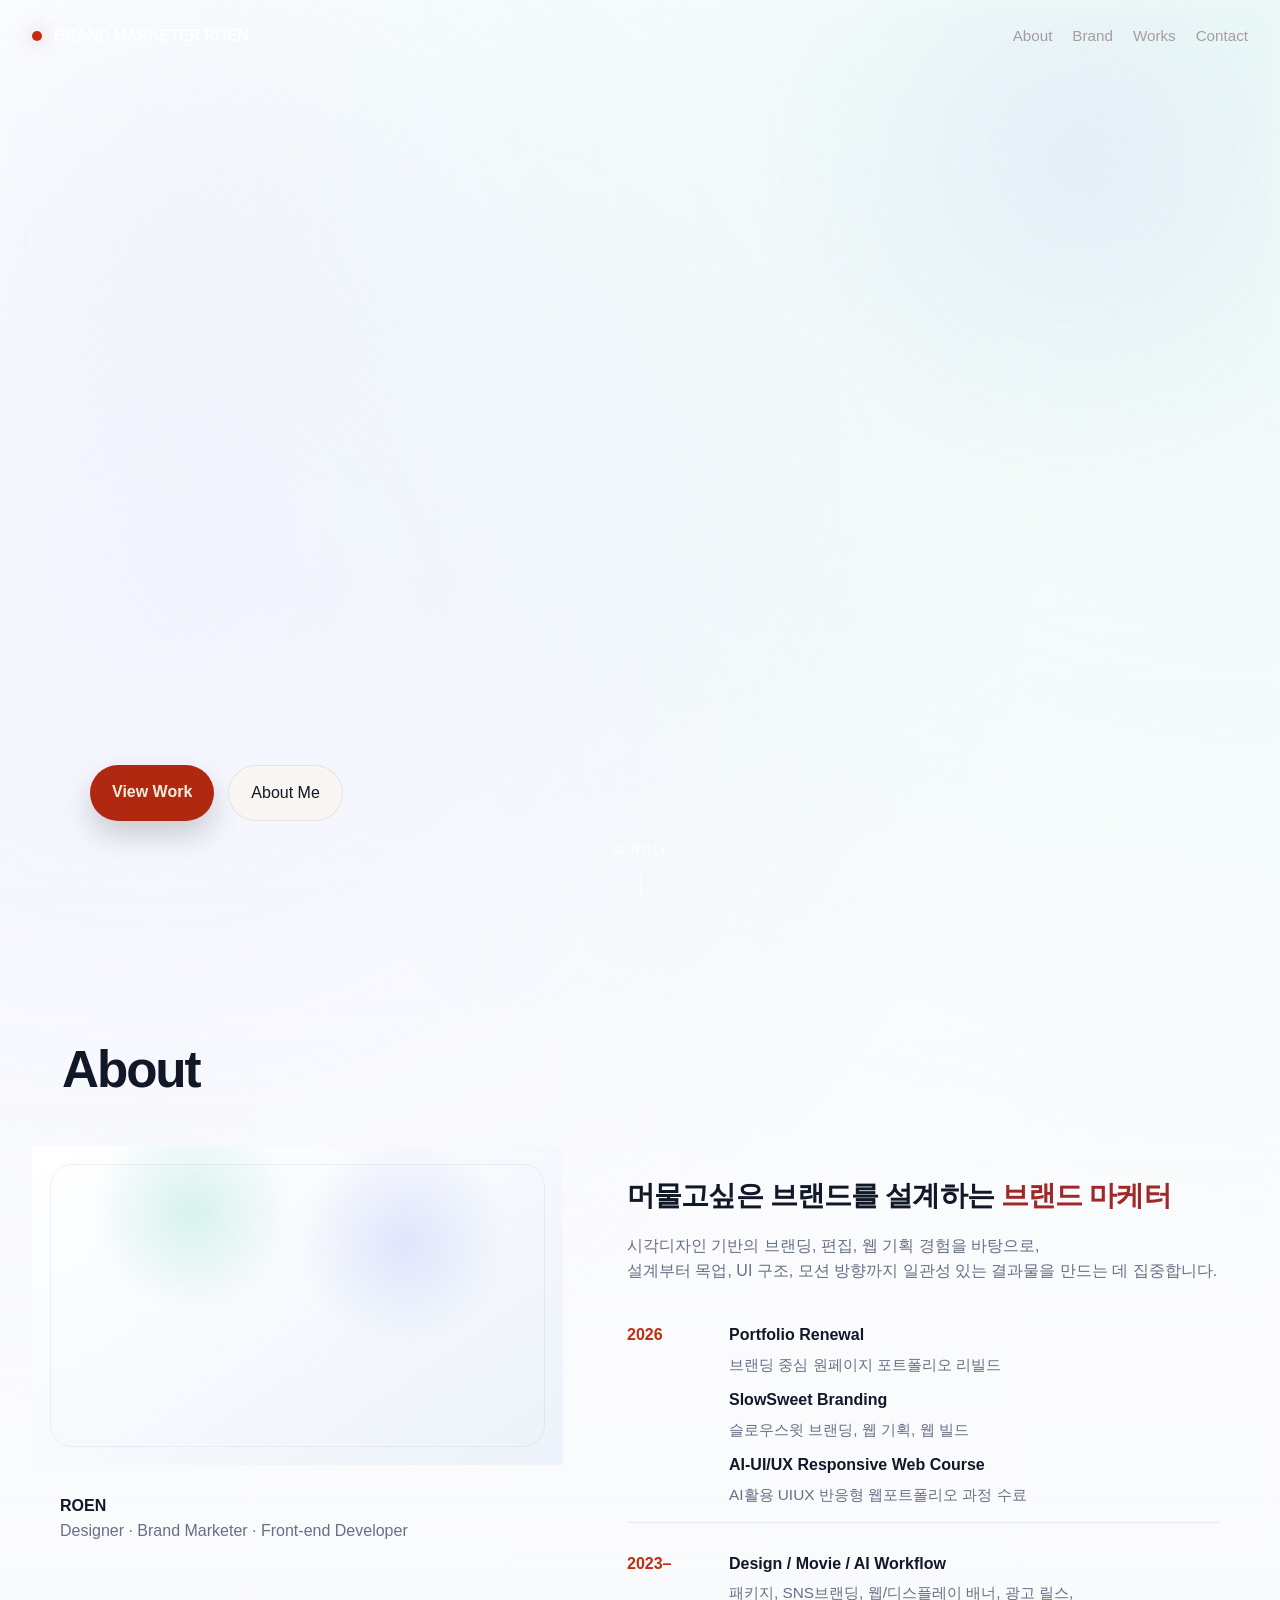
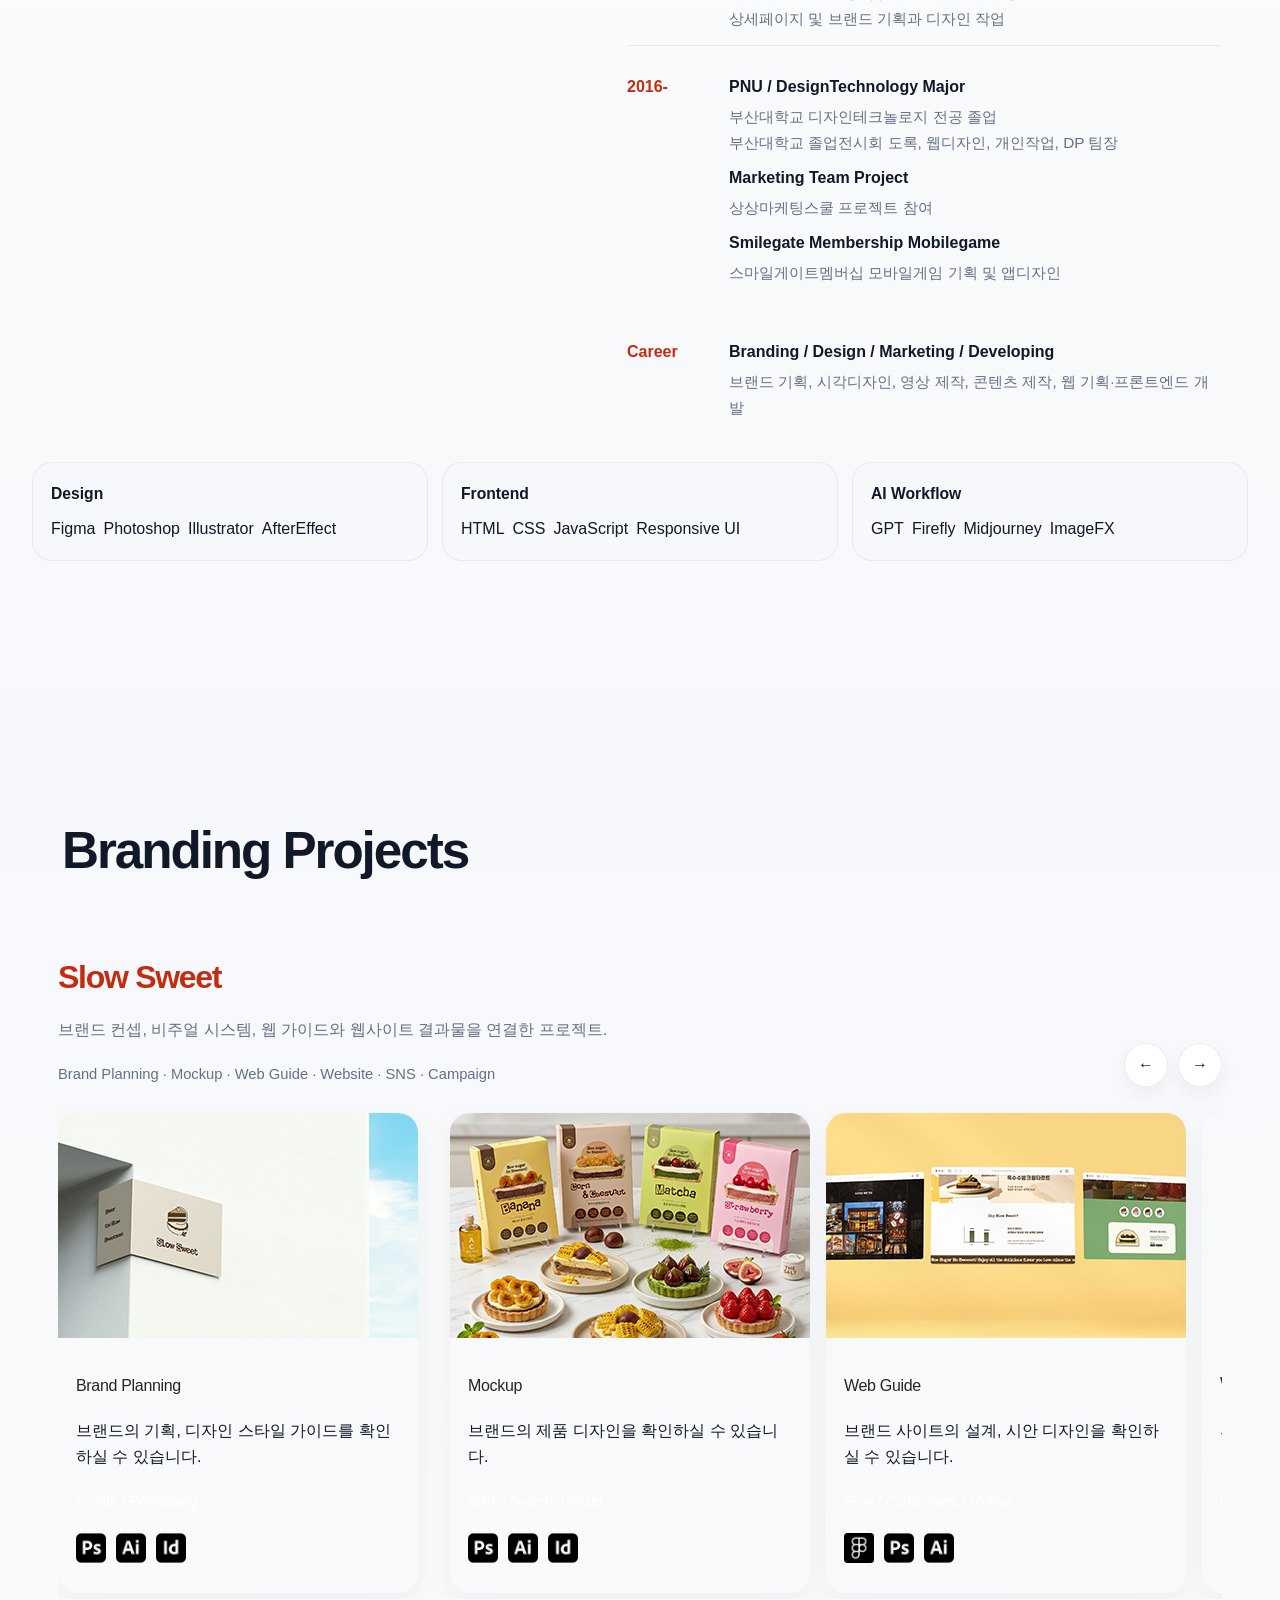
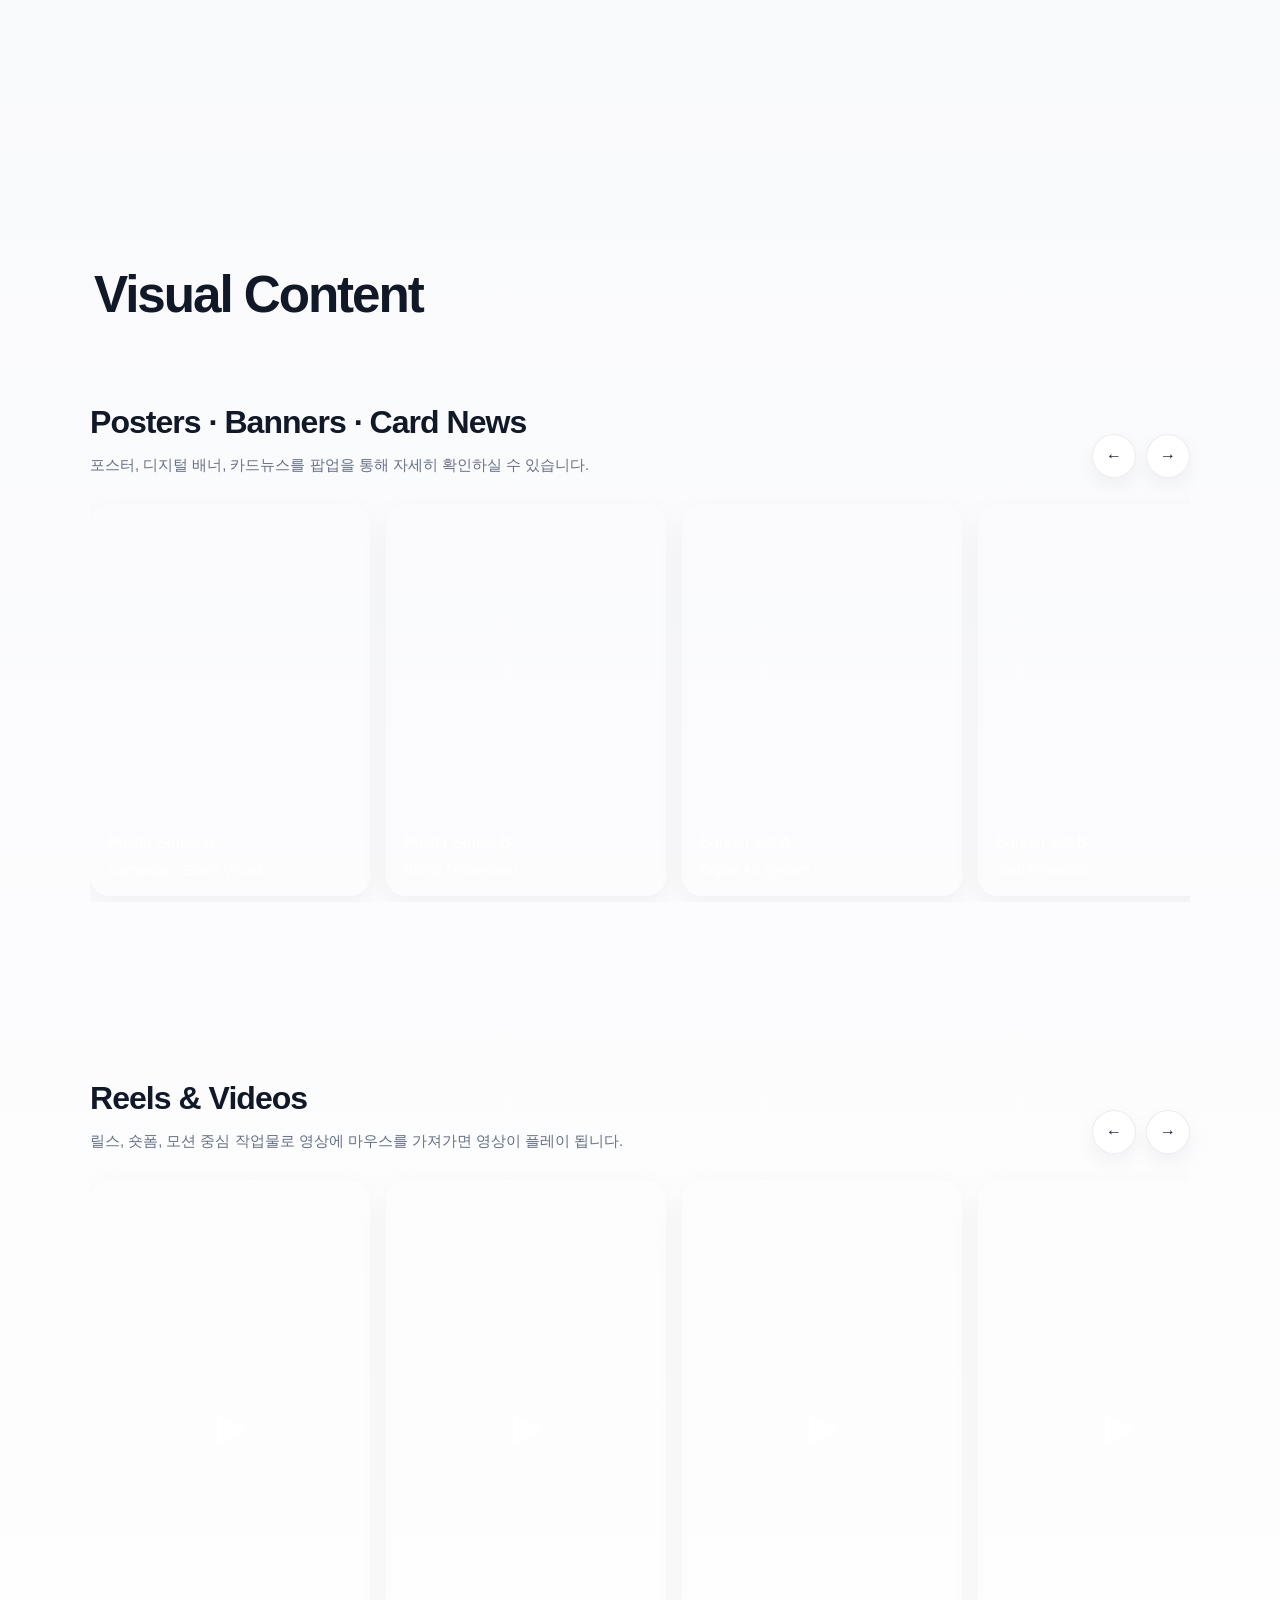
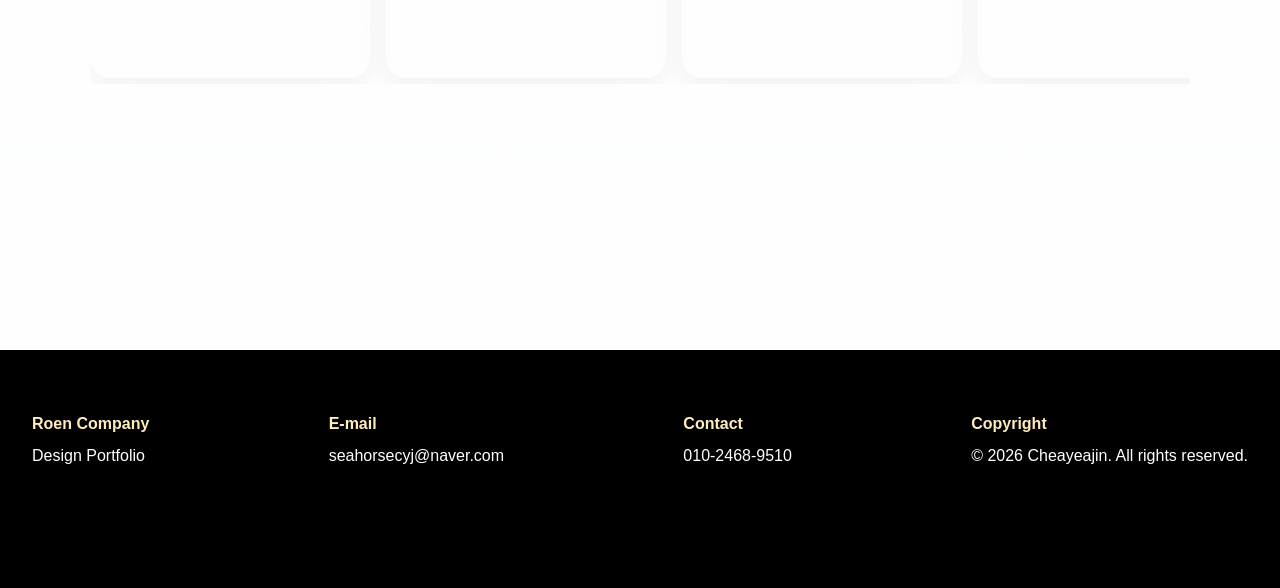
==== commit 6d378dae: "ver3" ====
--- a/템플릿1/☆portfolio_영상배너/index.html
+++ b/템플릿1/☆portfolio_영상배너/index.html
@@ -70,8 +70,8 @@
             </div>
           </article>
 
-          <article class="card about-body reveal reveal-right">
-            <h3>머물고싶은 브랜드를 설계하는 <span class="red"> 마케팅 디자이너</span></h3>
+          <article class="card about-body reveal reveal-right"> 
+            <h3>머물고싶은 브랜드를 설계하는 <span class="red"> 브랜드 마케터</span></h3>
             <p>
               시각디자인 기반의 브랜딩, 편집, 웹 기획 경험을 바탕으로,<br>
               설계부터 목업, UI 구조, 모션 방향까지 일관성 있는 결과물을 만드는 데 집중합니다.
